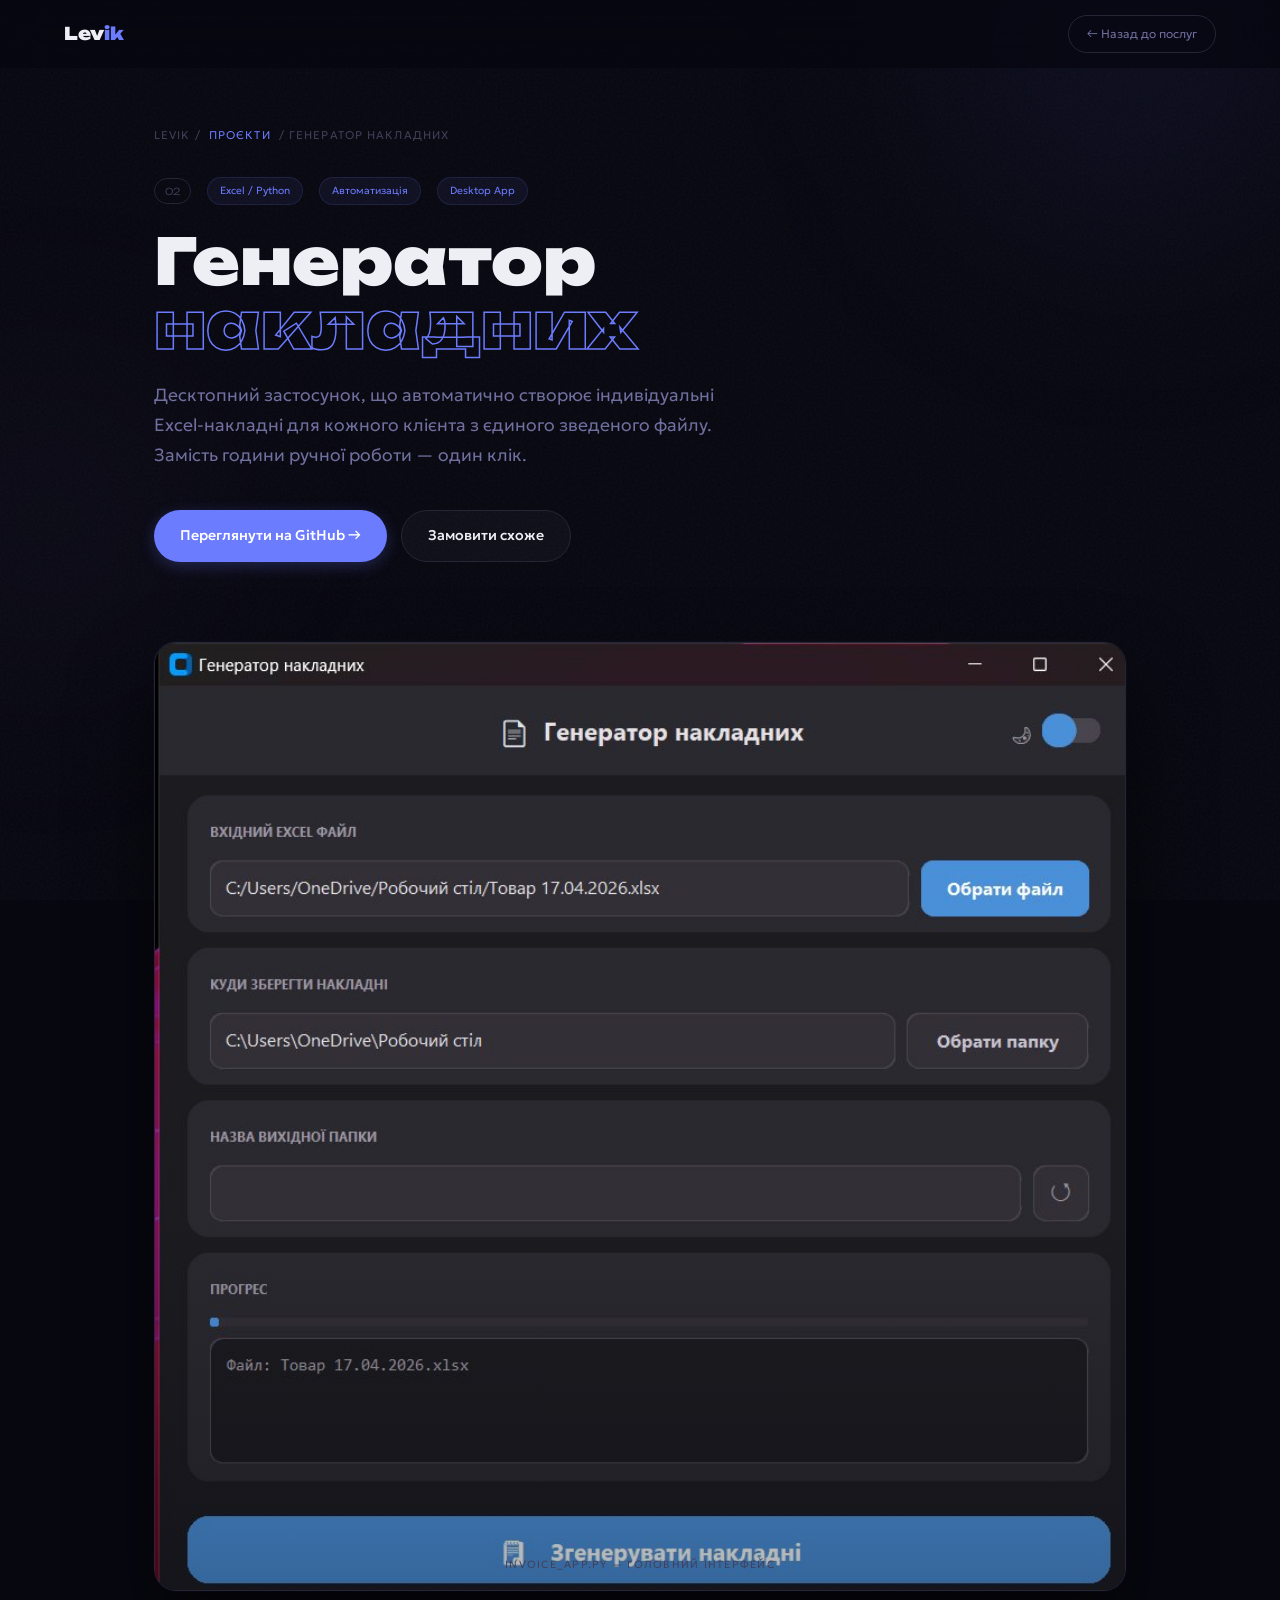
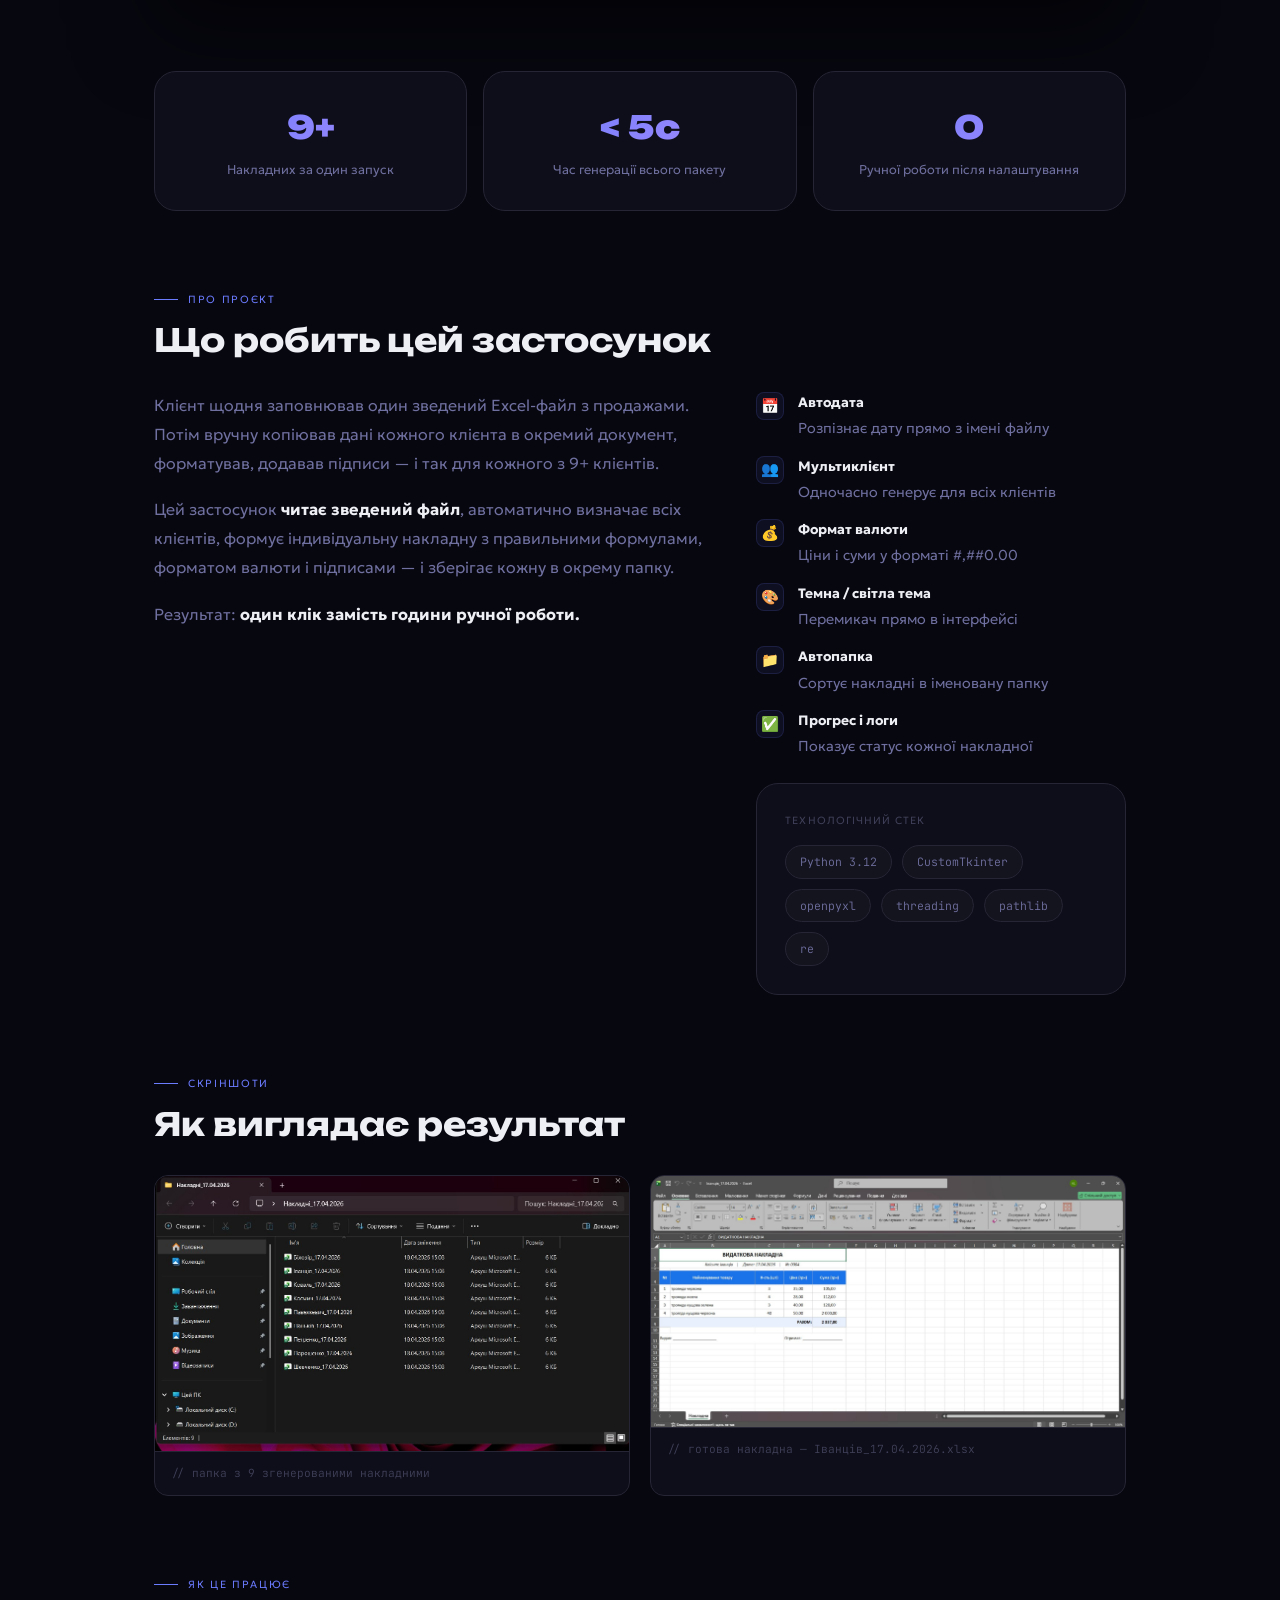
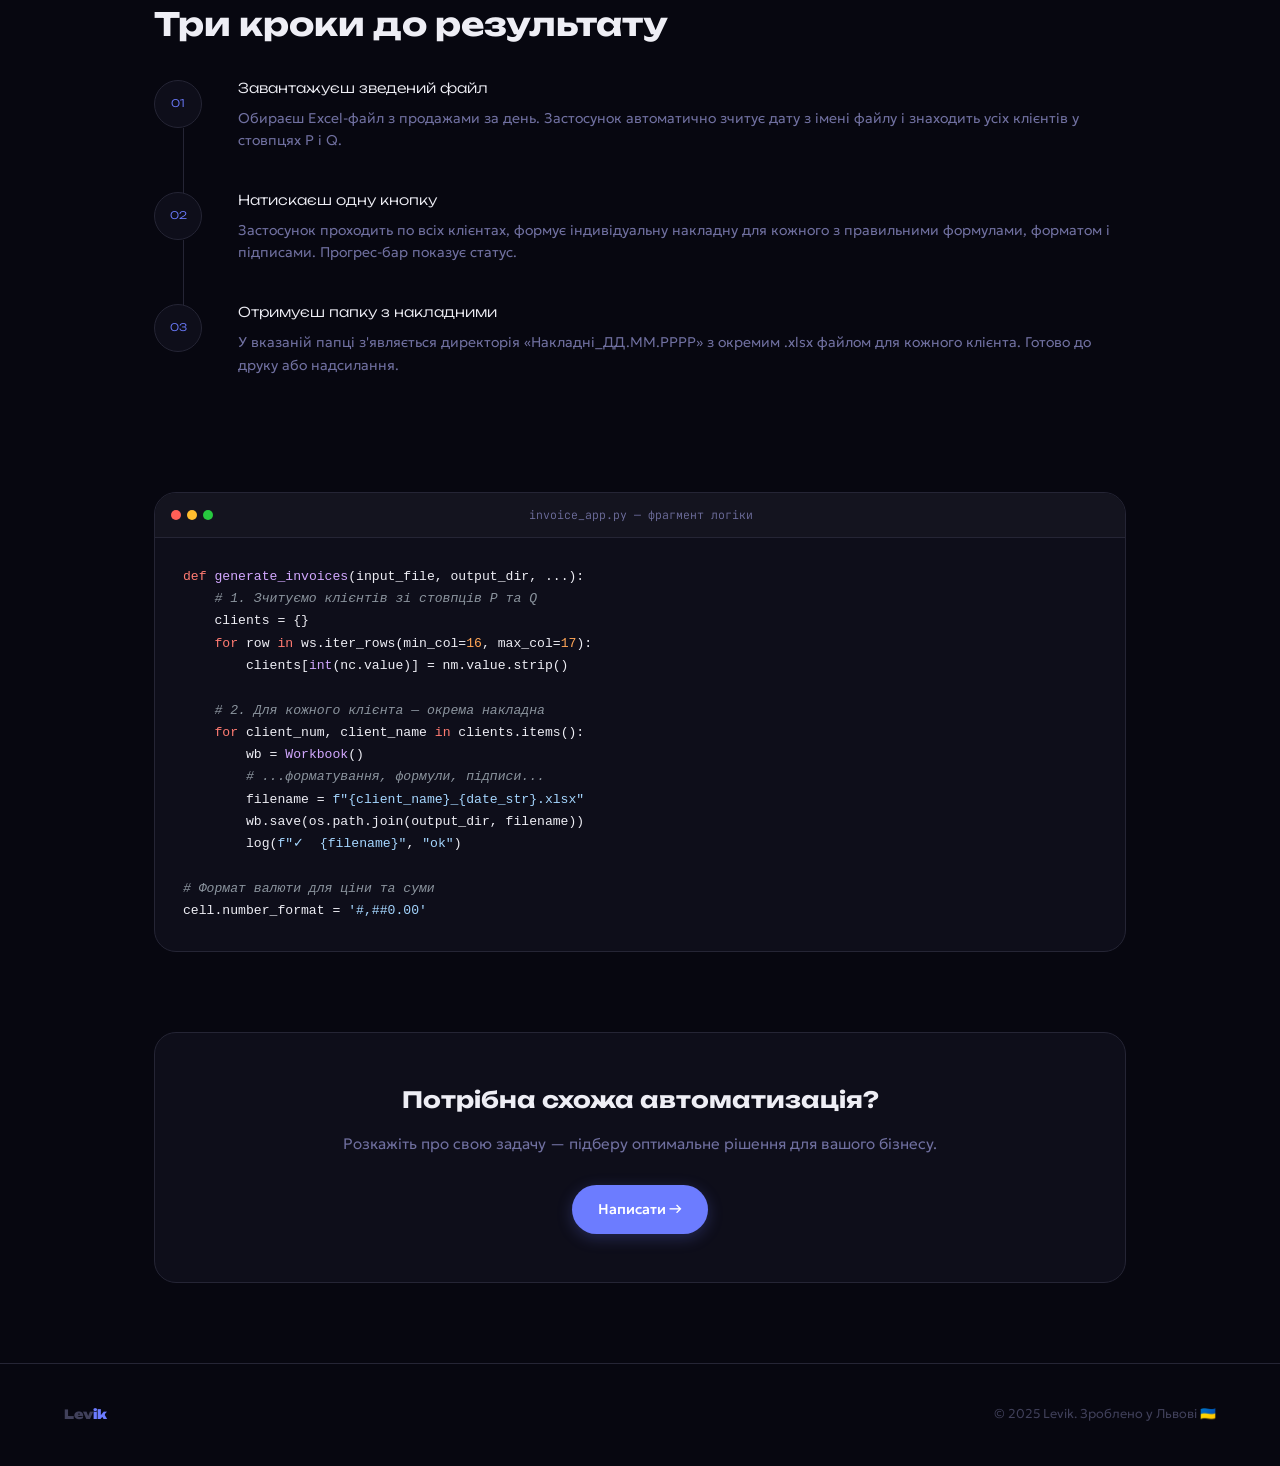
==== project-invoice.html @ 0c81e577 "project-invoice" ====
<!DOCTYPE html>
<html lang="uk">
<head>
  <meta charset="UTF-8" />
  <meta name="viewport" content="width=device-width, initial-scale=1.0" />
  <title>Генератор накладних — Levik</title>
  <link rel="preconnect" href="https://fonts.googleapis.com" />
  <link rel="preconnect" href="https://fonts.gstatic.com" crossorigin />
  <link href="https://fonts.googleapis.com/css2?family=Unbounded:wght@400;700;900&family=Geologica:wght@300;400;500&family=JetBrains+Mono:wght@400;500&display=swap" rel="stylesheet" />
  <style>
    :root {
      --bg:          #070710;
      --surface:     #0e0e1a;
      --surface-2:   #14141f;
      --border:      #252535;
      --accent:      #6c7cff;
      --accent-2:    #a78bfa;
      --text:        #eeeef5;
      --text-muted:  #7070a0;
      --text-dim:    #40405a;
      --green:       #34d399;
      --font-display:'Unbounded', sans-serif;
      --font-body:   'Geologica', sans-serif;
      --font-mono:   'JetBrains Mono', monospace;
      --radius:      14px;
      --radius-lg:   22px;
      --t:           0.3s;
      --ease:        cubic-bezier(0.4, 0, 0.2, 1);
    }

    *, *::before, *::after { box-sizing: border-box; margin: 0; padding: 0; }
    html { scroll-behavior: smooth; }
    body {
      background: var(--bg);
      color: var(--text);
      font-family: var(--font-body);
      font-weight: 300;
      line-height: 1.7;
      overflow-x: hidden;
    }
    a { text-decoration: none !important; color: inherit; }

    body::before {
      content: ''; position: fixed; inset: 0;
      background-image: url("data:image/svg+xml,%3Csvg viewBox='0 0 512 512' xmlns='http://www.w3.org/2000/svg'%3E%3Cfilter id='n'%3E%3CfeTurbulence type='fractalNoise' baseFrequency='0.75' numOctaves='4' stitchTiles='stitch'/%3E%3C/filter%3E%3Crect width='100%25' height='100%25' filter='url(%23n)' opacity='0.04'/%3E%3C/svg%3E");
      pointer-events: none; z-index: 0;
    }
    .blob {
      position: fixed; border-radius: 50%; filter: blur(120px); pointer-events: none; z-index: 0;
      animation: blobFloat 12s ease-in-out infinite;
    }
    .blob-1 { width: 500px; height: 500px; top: -200px; right: -100px; background: radial-gradient(circle, rgba(108,124,255,0.12), transparent 70%); }
    .blob-2 { width: 400px; height: 400px; bottom: 20%; left: -150px; background: radial-gradient(circle, rgba(167,139,250,0.08), transparent 70%); animation-delay: -6s; }
    @keyframes blobFloat {
      0%, 100% { transform: scale(1) translate(0,0); }
      33%       { transform: scale(1.05) translate(20px, -30px); }
      66%       { transform: scale(0.97) translate(-15px, 20px); }
    }

    /* NAV */
    nav {
      position: fixed; top: 0; left: 0; right: 0; z-index: 100;
      padding: 0 5vw; height: 68px; display: flex;
      justify-content: space-between; align-items: center;
      background: rgba(7, 7, 16, 0.7); backdrop-filter: blur(24px);
      transition: all var(--t);
    }
    nav.scrolled { background: rgba(7, 7, 16, 0.9); border-bottom: 1px solid var(--border); }
    .nav-logo { font-family: var(--font-display); font-weight: 900; font-size: 1.1rem; }
    .nav-logo span { color: var(--accent); }
    .nav-back {
      display: inline-flex; align-items: center; gap: 8px;
      font-size: 0.75rem; color: var(--text-muted);
      border: 1px solid var(--border); border-radius: 100px;
      padding: 8px 18px; transition: all var(--t);
    }
    .nav-back:hover { color: var(--text); border-color: var(--text-muted); }

    /* LAYOUT */
    .page-wrapper {
      max-width: 1100px; margin: 0 auto;
      padding: 120px 5vw 80px;
      position: relative; z-index: 1;
    }

    /* HERO BLOCK */
    .project-hero { margin-bottom: 80px; }
    .back-crumb {
      display: inline-flex; align-items: center; gap: 8px;
      font-size: 0.7rem; color: var(--text-dim); text-transform: uppercase;
      letter-spacing: 0.1em; margin-bottom: 32px;
    }
    .back-crumb span { color: var(--accent); }

    .project-meta-top {
      display: flex; align-items: center; gap: 16px; margin-bottom: 24px; flex-wrap: wrap;
    }
    .project-num {
      font-family: var(--font-display); font-size: 0.6rem;
      color: var(--text-dim); border: 1px solid var(--border);
      padding: 4px 10px; border-radius: 100px;
    }
    .project-tag {
      padding: 4px 12px; border-radius: 100px;
      background: rgba(108,124,255,0.07);
      font-size: 0.65rem; color: var(--accent);
      border: 1px solid rgba(108,124,255,0.15);
    }

    .project-title {
      font-family: var(--font-display); font-weight: 900;
      font-size: clamp(2rem, 6vw, 4rem); line-height: 1.0;
      margin-bottom: 24px;
    }
    .project-title .outline {
      color: transparent; -webkit-text-stroke: 1.5px var(--accent);
    }
    .project-subtitle {
      font-size: 1.1rem; color: var(--text-muted);
      max-width: 600px; margin-bottom: 40px; line-height: 1.7;
    }

    .project-actions { display: flex; gap: 14px; flex-wrap: wrap; margin-bottom: 60px; }
    .btn-primary, .btn-ghost {
      display: inline-flex; align-items: center; justify-content: center; gap: 10px;
      padding: 13px 26px; border-radius: 100px; font-size: 0.88rem; font-weight: 500;
      transition: all var(--t) var(--ease); cursor: pointer; border: none; outline: none;
      font-family: inherit;
    }
    .btn-primary {
      background: var(--accent); color: #fff;
      box-shadow: 0 4px 15px rgba(108,124,255,0.25);
    }
    .btn-primary:hover { background: #5a6ae6; transform: translateY(-2px); box-shadow: 0 6px 20px rgba(108,124,255,0.4); }
    .btn-ghost {
      background: rgba(255,255,255,0.03); color: var(--text);
      border: 1px solid var(--border);
    }
    .btn-ghost:hover { background: rgba(255,255,255,0.08); border-color: var(--text-muted); }

    /* MAIN SCREENSHOT */
    .hero-screenshot {
      border-radius: var(--radius-lg);
      border: 1px solid var(--border);
      overflow: hidden;
      box-shadow: 0 40px 80px rgba(0,0,0,0.6), 0 0 0 1px rgba(108,124,255,0.05);
      margin-bottom: 80px;
      position: relative;
    }
    .hero-screenshot::before {
      content: ''; position: absolute; inset: 0;
      background: linear-gradient(to bottom, transparent 60%, rgba(7,7,16,0.3) 100%);
      pointer-events: none; z-index: 1;
    }
    .hero-screenshot img {
      width: 100%; display: block;
    }
    .screenshot-caption {
      position: absolute; bottom: 16px; left: 50%; transform: translateX(-50%);
      font-size: 0.65rem; color: var(--text-dim); text-transform: uppercase;
      letter-spacing: 0.12em; z-index: 2; white-space: nowrap;
    }

    /* STATS ROW */
    .stats-row {
      display: grid; grid-template-columns: repeat(3, 1fr);
      gap: 16px; margin-bottom: 80px;
    }
    .stat-card {
      background: var(--surface); border: 1px solid var(--border);
      border-radius: var(--radius-lg); padding: 28px;
      text-align: center;
    }
    .stat-num {
      font-family: var(--font-display); font-weight: 900; font-size: 2rem;
      background: linear-gradient(135deg, var(--accent), var(--accent-2));
      -webkit-background-clip: text; -webkit-text-fill-color: transparent;
      margin-bottom: 6px;
    }
    .stat-lbl { font-size: 0.8rem; color: var(--text-muted); }

    /* SECTION LABEL */
    .section-label {
      font-size: 0.65rem; text-transform: uppercase; color: var(--accent);
      letter-spacing: 0.16em; display: flex; align-items: center; gap: 10px;
      margin-bottom: 12px;
    }
    .section-label::before { content: ''; width: 24px; height: 1px; background: var(--accent); }
    .section-title {
      font-family: var(--font-display); font-weight: 700;
      font-size: clamp(1.4rem, 3vw, 2rem); line-height: 1.2; margin-bottom: 32px;
    }

    /* DESCRIPTION BLOCK */
    .description-block { margin-bottom: 80px; }
    .description-grid {
      display: grid; grid-template-columns: 1.2fr 0.8fr; gap: 48px; align-items: start;
    }
    .desc-text p {
      font-size: 1rem; color: var(--text-muted); margin-bottom: 18px; line-height: 1.8;
    }
    .desc-text strong { color: var(--text); }

    .features-list { list-style: none; display: flex; flex-direction: column; gap: 14px; }
    .features-list li {
      display: flex; align-items: flex-start; gap: 14px;
      font-size: 0.9rem; color: var(--text-muted);
    }
    .feat-icon {
      width: 28px; height: 28px; border-radius: 8px;
      background: rgba(108,124,255,0.07); border: 1px solid rgba(108,124,255,0.15);
      display: flex; align-items: center; justify-content: center;
      font-size: 0.9rem; flex-shrink: 0; margin-top: 1px;
    }
    .feat-text strong { color: var(--text); display: block; font-size: 0.85rem; margin-bottom: 2px; }

    /* STACK PILLS */
    .stack-block {
      background: var(--surface); border: 1px solid var(--border);
      border-radius: var(--radius-lg); padding: 28px; margin-top: 24px;
    }
    .stack-label { font-size: 0.65rem; color: var(--text-dim); text-transform: uppercase; letter-spacing: 0.1em; margin-bottom: 16px; display: block; }
    .stack-pills { display: flex; flex-wrap: wrap; gap: 10px; }
    .pill {
      padding: 6px 14px; border-radius: 100px;
      border: 1px solid var(--border); background: var(--surface-2);
      font-size: 0.72rem; color: var(--text-muted);
      font-family: var(--font-mono);
    }

    /* SCREENSHOTS GALLERY */
    .gallery-block { margin-bottom: 80px; }
    .gallery-grid {
      display: grid; grid-template-columns: 1fr 1fr; gap: 20px;
    }
    .gallery-item {
      border-radius: var(--radius); border: 1px solid var(--border);
      overflow: hidden; background: var(--surface);
      transition: border-color var(--t), transform var(--t);
      cursor: pointer;
    }
    .gallery-item:hover { border-color: rgba(108,124,255,0.3); transform: translateY(-3px); }
    .gallery-item img { width: 100%; display: block; }
    .gallery-caption {
      padding: 12px 16px;
      font-size: 0.7rem; color: var(--text-dim);
      font-family: var(--font-mono);
      border-top: 1px solid var(--border);
    }

    /* HOW IT WORKS */
    .how-block { margin-bottom: 80px; }
    .steps { display: flex; flex-direction: column; gap: 0; }
    .step {
      display: grid; grid-template-columns: 60px 1fr;
      gap: 24px; align-items: start; position: relative;
    }
    .step:not(:last-child)::after {
      content: ''; position: absolute;
      left: 29px; top: 52px; bottom: -20px;
      width: 1px; background: var(--border);
    }
    .step-num {
      width: 48px; height: 48px; border-radius: 50%;
      background: var(--surface); border: 1px solid var(--border);
      display: flex; align-items: center; justify-content: center;
      font-family: var(--font-display); font-size: 0.65rem; color: var(--accent);
      flex-shrink: 0; margin-top: 4px;
    }
    .step-content { padding-bottom: 36px; }
    .step-title { font-family: var(--font-display); font-size: 0.85rem; margin-bottom: 8px; }
    .step-desc { font-size: 0.88rem; color: var(--text-muted); line-height: 1.6; }

    /* CODE SNIPPET */
    .code-block {
      background: var(--surface); border: 1px solid var(--border);
      border-radius: var(--radius-lg); overflow: hidden; margin-bottom: 80px;
    }
    .code-header {
      background: var(--surface-2); padding: 12px 16px;
      display: flex; align-items: center; border-bottom: 1px solid var(--border);
    }
    .code-dots { display: flex; gap: 6px; }
    .code-dots span { width: 10px; height: 10px; border-radius: 50%; }
    .code-dots span:nth-child(1) { background: #ff5f56; }
    .code-dots span:nth-child(2) { background: #ffbd2e; }
    .code-dots span:nth-child(3) { background: #27c93f; }
    .code-file {
      flex: 1; text-align: center; font-family: var(--font-mono);
      font-size: 0.72rem; color: var(--text-muted); margin-left: -40px;
    }
    .code-body {
      padding: 28px; font-family: var(--font-mono);
      font-size: 0.82rem; line-height: 1.7; overflow-x: auto;
    }
    .code-body pre { margin: 0; }
    .kw { color: #ff7b72; }
    .cl { color: #d2a8ff; }
    .sl { color: #79c0ff; }
    .st { color: #a5d6ff; }
    .cm { color: #8b949e; font-style: italic; }
    .nm { color: #ffa657; }

    /* CTA BOTTOM */
    .cta-block {
      background: var(--surface); border: 1px solid var(--border);
      border-radius: var(--radius-lg); padding: 48px;
      text-align: center;
    }
    .cta-block h3 {
      font-family: var(--font-display); font-size: 1.4rem;
      margin-bottom: 12px;
    }
    .cta-block p { font-size: 0.95rem; color: var(--text-muted); margin-bottom: 28px; }

    /* FOOTER */
    footer {
      padding: 40px 5vw; background: var(--bg);
      border-top: 1px solid var(--border);
      display: flex; justify-content: space-between; align-items: center;
      font-size: 0.8rem; color: var(--text-dim);
      position: relative; z-index: 1;
    }
    .footer-logo { font-family: var(--font-display); font-weight: 900; }
    .footer-logo span { color: var(--accent); }

    /* REVEAL */
    .reveal { opacity: 0; transform: translateY(24px); transition: 0.8s var(--ease); }
    .reveal.visible { opacity: 1; transform: translateY(0); }

    /* LIGHTBOX */
    .lightbox {
      display: none; position: fixed; inset: 0; z-index: 999;
      background: rgba(7,7,16,0.95); align-items: center; justify-content: center;
      padding: 40px;
    }
    .lightbox.active { display: flex; }
    .lightbox img { max-width: 90vw; max-height: 85vh; border-radius: var(--radius); border: 1px solid var(--border); }
    .lightbox-close {
      position: absolute; top: 24px; right: 32px;
      font-size: 2rem; color: var(--text-muted); cursor: pointer;
      line-height: 1; transition: color var(--t);
    }
    .lightbox-close:hover { color: var(--text); }

    @media (max-width: 768px) {
      .description-grid { grid-template-columns: 1fr; gap: 32px; }
      .gallery-grid { grid-template-columns: 1fr; }
      .stats-row { grid-template-columns: 1fr; gap: 12px; }
      .project-title { font-size: 2rem; }
      .cta-block { padding: 28px 20px; }
      .step { grid-template-columns: 48px 1fr; }
    }
  </style>
</head>
<body>

  <div class="blob blob-1"></div>
  <div class="blob blob-2"></div>

  <!-- NAV -->
  <nav id="navbar">
    <a href="index.html" class="nav-logo">Lev<span>ik</span></a>
    <a href="index.html#services" class="nav-back">← Назад до послуг</a>
  </nav>

  <!-- LIGHTBOX -->
  <div class="lightbox" id="lightbox">
    <span class="lightbox-close" id="lb-close">&times;</span>
    <img id="lb-img" src="" alt="" />
  </div>

  <div class="page-wrapper">

    <!-- PROJECT HERO -->
    <div class="project-hero">
      <div class="back-crumb">Levik / <span>Проєкти</span> / Генератор накладних</div>

      <div class="project-meta-top">
        <span class="project-num">02</span>
        <span class="project-tag">Excel / Python</span>
        <span class="project-tag">Автоматизація</span>
        <span class="project-tag">Desktop App</span>
      </div>

      <h1 class="project-title">Генератор<br><span class="outline">накладних</span></h1>
      <p class="project-subtitle">
        Десктопний застосунок, що автоматично створює індивідуальні Excel-накладні для кожного клієнта з єдиного зведеного файлу. Замість години ручної роботи — один клік.
      </p>

      <div class="project-actions">
        <a href="https://github.com/Levyyk/portfolio" target="_blank" class="btn-primary">Переглянути на GitHub →</a>
        <a href="index.html#contact" class="btn-ghost">Замовити схоже</a>
      </div>
    </div>

    <!-- MAIN SCREENSHOT -->
    <div class="hero-screenshot reveal">
      <img src="[data-uri]" alt="Генератор накладних — інтерфейс застосунку" />
      <div class="screenshot-caption">invoice_app.py — головний інтерфейс</div>
    </div>

    <!-- STATS -->
    <div class="stats-row reveal">
      <div class="stat-card">
        <div class="stat-num">9+</div>
        <div class="stat-lbl">Накладних за один запуск</div>
      </div>
      <div class="stat-card">
        <div class="stat-num">&lt; 5с</div>
        <div class="stat-lbl">Час генерації всього пакету</div>
      </div>
      <div class="stat-card">
        <div class="stat-num">0</div>
        <div class="stat-lbl">Ручної роботи після налаштування</div>
      </div>
    </div>

    <!-- DESCRIPTION -->
    <div class="description-block">
      <p class="section-label reveal">Про проєкт</p>
      <h2 class="section-title reveal">Що робить цей застосунок</h2>
      <div class="description-grid">
        <div class="desc-text reveal">
          <p>Клієнт щодня заповнював один зведений Excel-файл з продажами. Потім вручну копіював дані кожного клієнта в окремий документ, форматував, додавав підписи — і так для кожного з 9+ клієнтів.</p>
          <p>Цей застосунок <strong>читає зведений файл</strong>, автоматично визначає всіх клієнтів, формує індивідуальну накладну з правильними формулами, форматом валюти і підписами — і зберігає кожну в окрему папку.</p>
          <p>Результат: <strong>один клік замість години ручної роботи.</strong></p>
        </div>
        <div class="reveal">
          <ul class="features-list">
            <li>
              <span class="feat-icon">📅</span>
              <div class="feat-text"><strong>Автодата</strong>Розпізнає дату прямо з імені файлу</div>
            </li>
            <li>
              <span class="feat-icon">👥</span>
              <div class="feat-text"><strong>Мультиклієнт</strong>Одночасно генерує для всіх клієнтів</div>
            </li>
            <li>
              <span class="feat-icon">💰</span>
              <div class="feat-text"><strong>Формат валюти</strong>Ціни і суми у форматі #,##0.00</div>
            </li>
            <li>
              <span class="feat-icon">🎨</span>
              <div class="feat-text"><strong>Темна / світла тема</strong>Перемикач прямо в інтерфейсі</div>
            </li>
            <li>
              <span class="feat-icon">📁</span>
              <div class="feat-text"><strong>Автопапка</strong>Сортує накладні в іменовану папку</div>
            </li>
            <li>
              <span class="feat-icon">✅</span>
              <div class="feat-text"><strong>Прогрес і логи</strong>Показує статус кожної накладної</div>
            </li>
          </ul>
          <div class="stack-block reveal">
            <span class="stack-label">Технологічний стек</span>
            <div class="stack-pills">
              <span class="pill">Python 3.12</span>
              <span class="pill">CustomTkinter</span>
              <span class="pill">openpyxl</span>
              <span class="pill">threading</span>
              <span class="pill">pathlib</span>
              <span class="pill">re</span>
            </div>
          </div>
        </div>
      </div>
    </div>

    <!-- GALLERY -->
    <div class="gallery-block">
      <p class="section-label reveal">Скріншоти</p>
      <h2 class="section-title reveal">Як виглядає результат</h2>
      <div class="gallery-grid">
        <div class="gallery-item reveal" data-img="[data-uri]">
          <img src="[data-uri]" alt="Папка з накладними" />
          <div class="gallery-caption">// папка з 9 згенерованими накладними</div>
        </div>
        <div class="gallery-item reveal" data-img="[data-uri]">
          <img src="[data-uri]" alt="Готова накладна в Excel" />
          <div class="gallery-caption">// готова накладна — Іванців_17.04.2026.xlsx</div>
        </div>
      </div>
    </div>

    <!-- HOW IT WORKS -->
    <div class="how-block">
      <p class="section-label reveal">Як це працює</p>
      <h2 class="section-title reveal">Три кроки до результату</h2>
      <div class="steps">
        <div class="step reveal">
          <div class="step-num">01</div>
          <div class="step-content">
            <div class="step-title">Завантажуєш зведений файл</div>
            <p class="step-desc">Обираєш Excel-файл з продажами за день. Застосунок автоматично зчитує дату з імені файлу і знаходить усіх клієнтів у стовпцях P і Q.</p>
          </div>
        </div>
        <div class="step reveal">
          <div class="step-num">02</div>
          <div class="step-content">
            <div class="step-title">Натискаєш одну кнопку</div>
            <p class="step-desc">Застосунок проходить по всіх клієнтах, формує індивідуальну накладну для кожного з правильними формулами, форматом і підписами. Прогрес-бар показує статус.</p>
          </div>
        </div>
        <div class="step reveal">
          <div class="step-num">03</div>
          <div class="step-content">
            <div class="step-title">Отримуєш папку з накладними</div>
            <p class="step-desc">У вказаній папці з'являється директорія «Накладні_ДД.ММ.РРРР» з окремим .xlsx файлом для кожного клієнта. Готово до друку або надсилання.</p>
          </div>
        </div>
      </div>
    </div>

    <!-- CODE SNIPPET -->
    <div class="code-block reveal">
      <div class="code-header">
        <div class="code-dots"><span></span><span></span><span></span></div>
        <div class="code-file">invoice_app.py — фрагмент логіки</div>
      </div>
      <div class="code-body">
<pre><code><span class="kw">def</span> <span class="cl">generate_invoices</span>(input_file, output_dir, ...):
    <span class="cm"># 1. Зчитуємо клієнтів зі стовпців P та Q</span>
    clients = {}
    <span class="kw">for</span> row <span class="kw">in</span> ws.iter_rows(min_col=<span class="nm">16</span>, max_col=<span class="nm">17</span>):
        clients[<span class="cl">int</span>(nc.value)] = nm.value.strip()

    <span class="cm"># 2. Для кожного клієнта — окрема накладна</span>
    <span class="kw">for</span> client_num, client_name <span class="kw">in</span> clients.items():
        wb = <span class="cl">Workbook</span>()
        <span class="cm"># ...форматування, формули, підписи...</span>
        filename = <span class="st">f"{client_name}_{date_str}.xlsx"</span>
        wb.save(os.path.join(output_dir, filename))
        log(<span class="st">f"✓  {filename}"</span>, <span class="st">"ok"</span>)

<span class="cm"># Формат валюти для ціни та суми</span>
cell.number_format = <span class="st">'#,##0.00'</span></code></pre>
      </div>
    </div>

    <!-- CTA -->
    <div class="cta-block reveal">
      <h3>Потрібна схожа автоматизація?</h3>
      <p>Розкажіть про свою задачу — підберу оптимальне рішення для вашого бізнесу.</p>
      <a href="index.html#contact" class="btn-primary">Написати →</a>
    </div>

  </div>

  <footer>
    <div class="footer-logo">Lev<span>ik</span></div>
    <p>© 2025 Levik. Зроблено у Львові 🇺🇦</p>
  </footer>

  <script>
    document.addEventListener('DOMContentLoaded', () => {
      // Reveal on scroll
      const revealEls = document.querySelectorAll('.reveal');
      const observer = new IntersectionObserver((entries) => {
        entries.forEach(entry => {
          if (entry.isIntersecting) {
            setTimeout(() => entry.target.classList.add('visible'), 60);
            observer.unobserve(entry.target);
          }
        });
      }, { threshold: 0.08 });
      revealEls.forEach(el => observer.observe(el));

      // Navbar scroll
      const navbar = document.getElementById('navbar');
      window.addEventListener('scroll', () => navbar.classList.toggle('scrolled', window.scrollY > 20));

      // Lightbox
      const lightbox = document.getElementById('lightbox');
      const lbImg = document.getElementById('lb-img');
      const lbClose = document.getElementById('lb-close');

      document.querySelectorAll('.gallery-item').forEach(item => {
        item.addEventListener('click', () => {
          lbImg.src = item.dataset.img;
          lightbox.classList.add('active');
        });
      });
      lbClose.addEventListener('click', () => lightbox.classList.remove('active'));
      lightbox.addEventListener('click', (e) => { if (e.target === lightbox) lightbox.classList.remove('active'); });
      document.addEventListener('keydown', (e) => { if (e.key === 'Escape') lightbox.classList.remove('active'); });
    });
  </script>
</body>
</html>
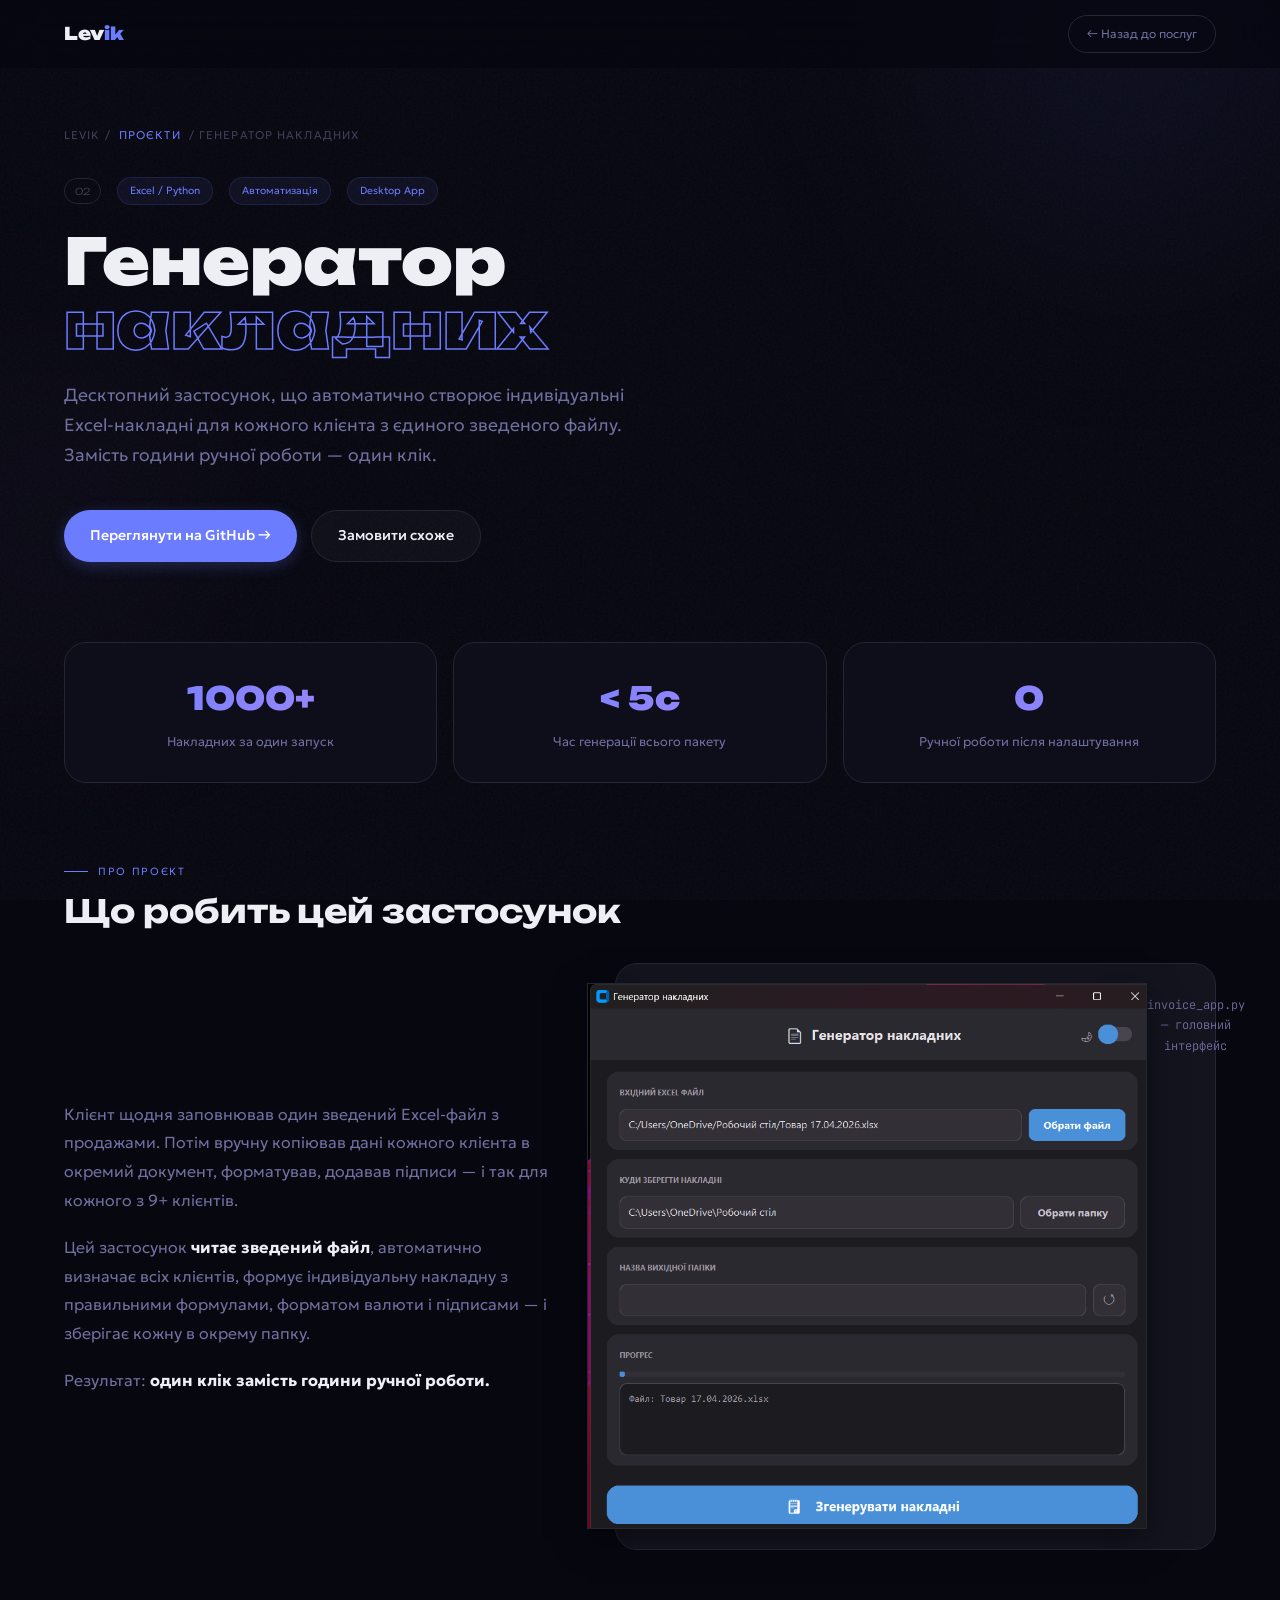
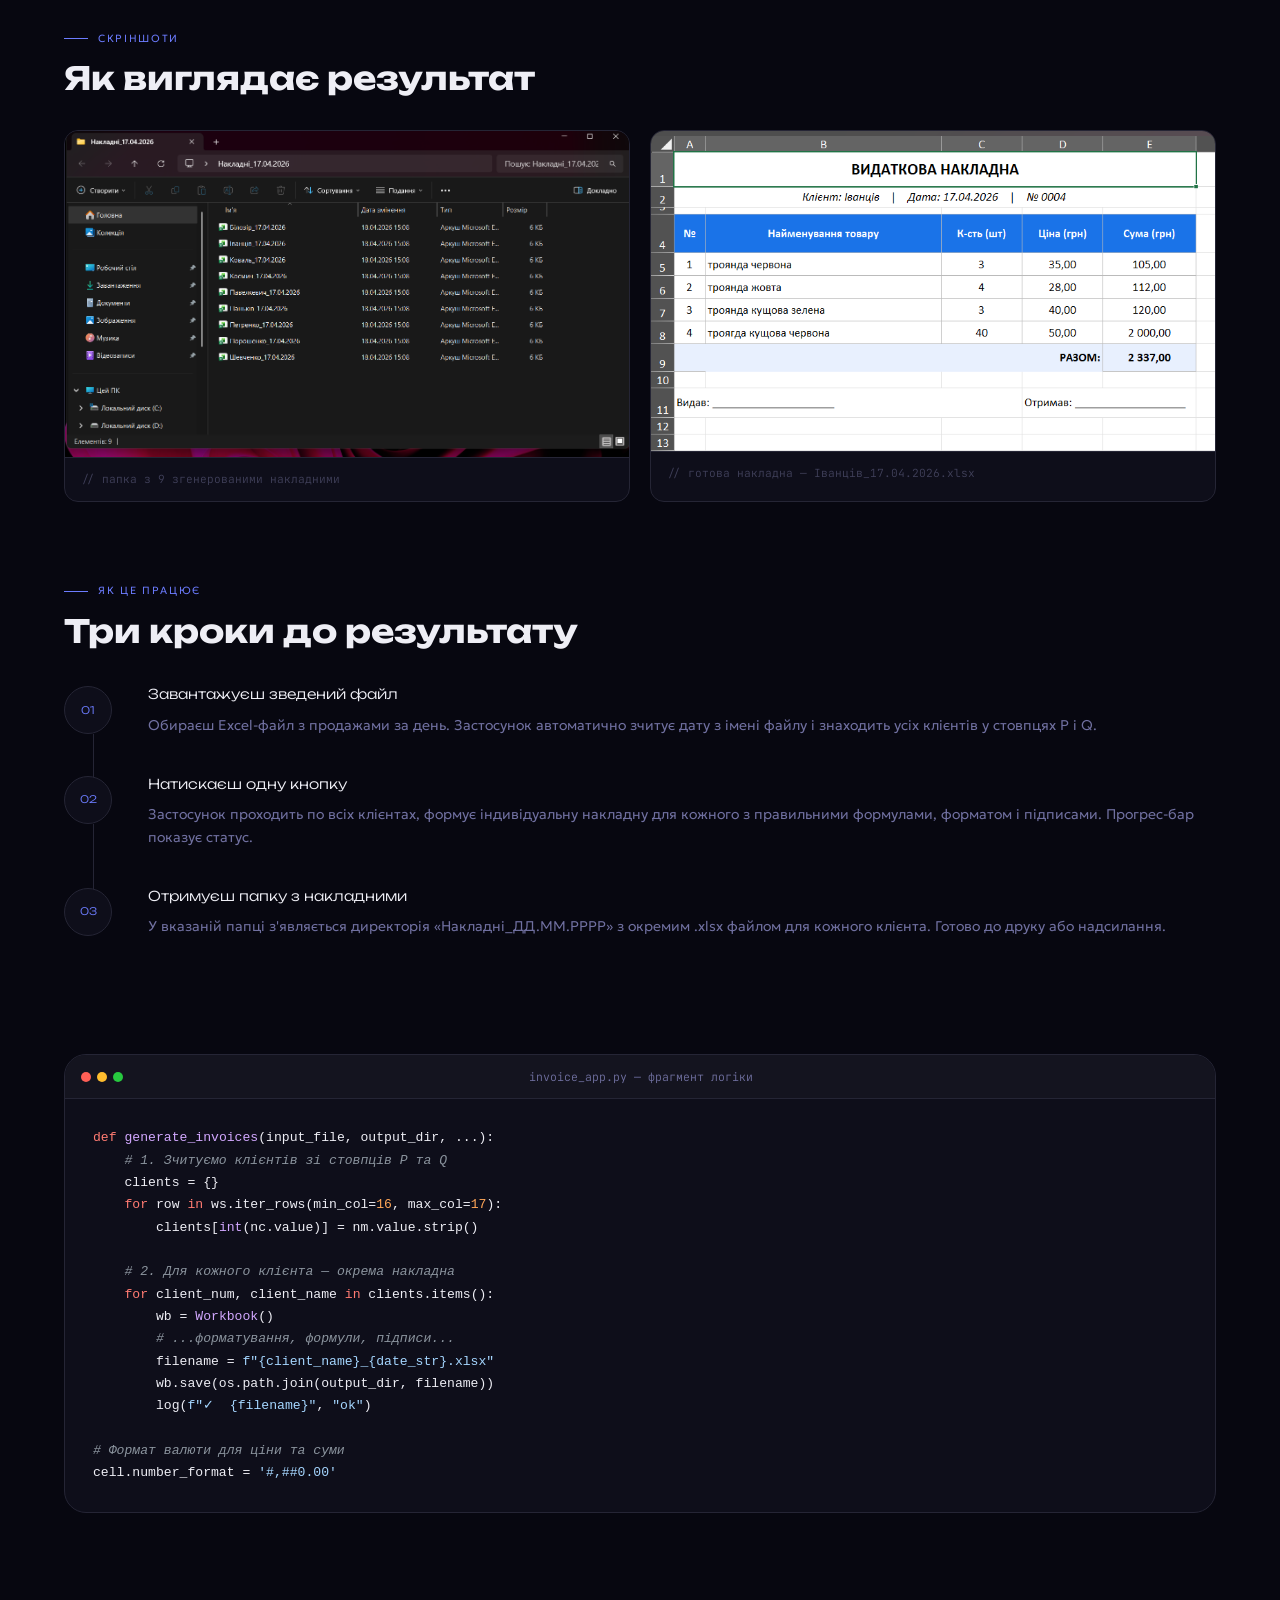
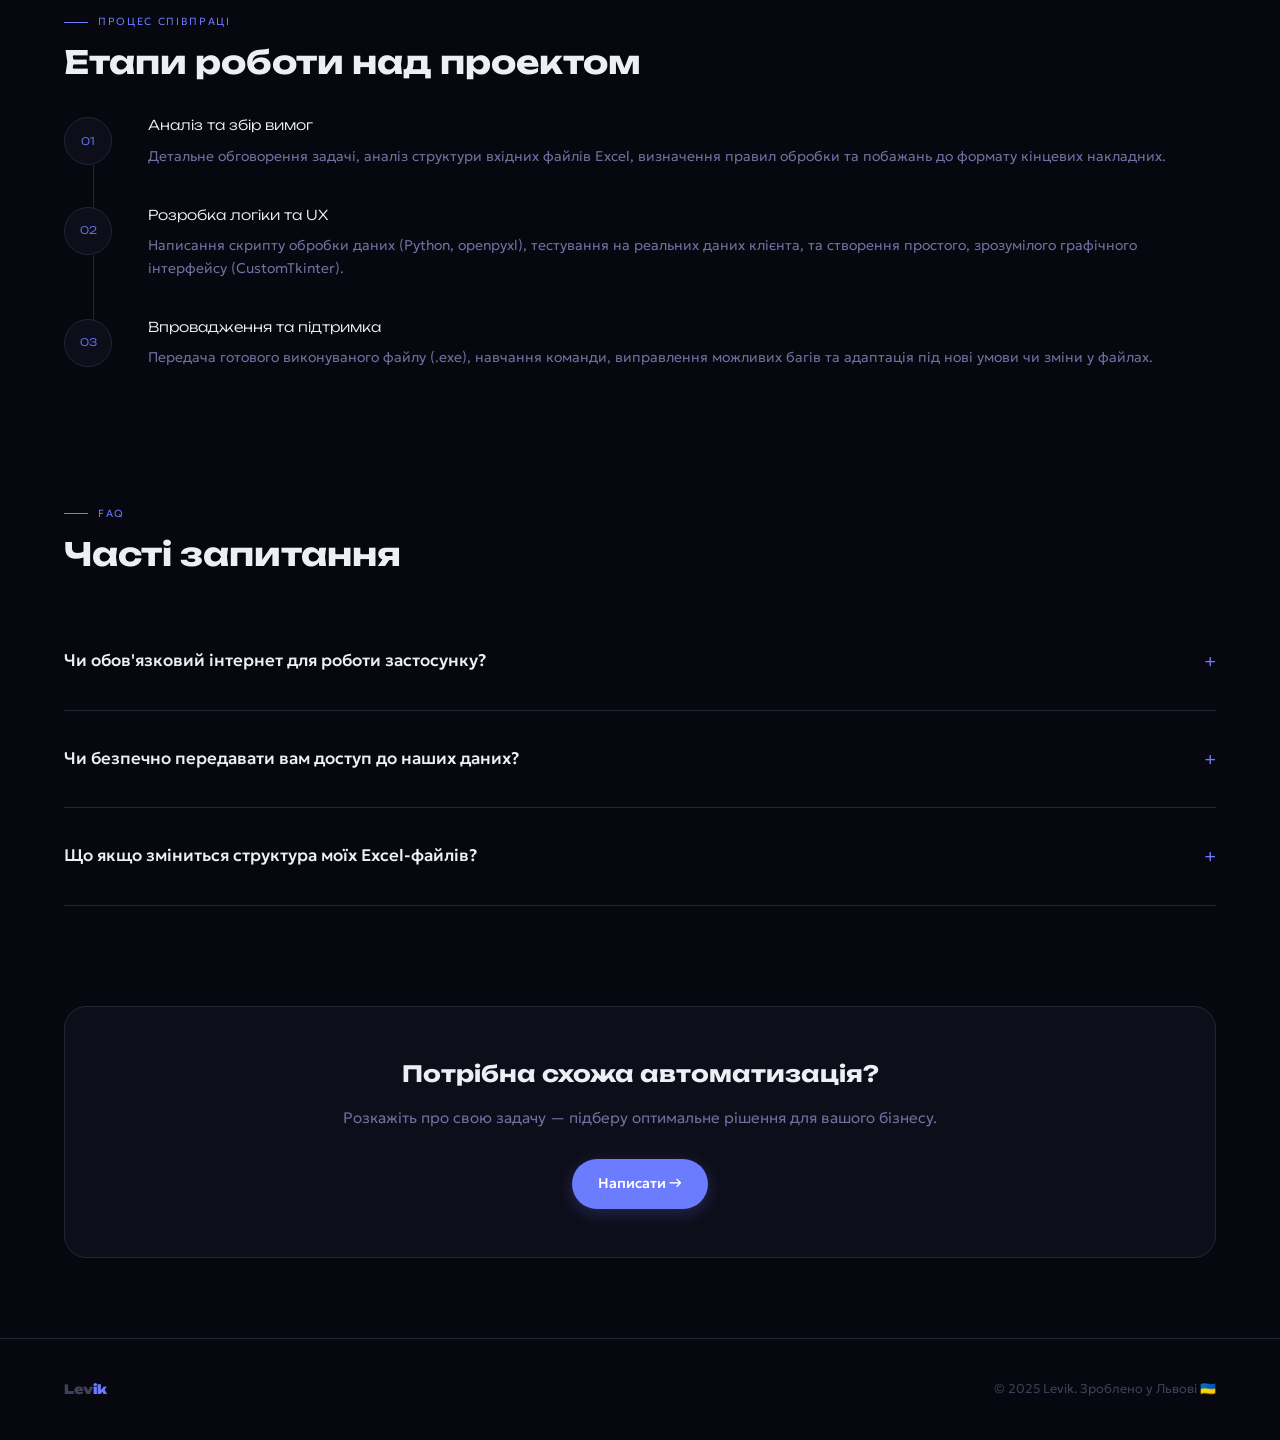
==== commit 28318542: "Create project-invoice.html" ====
--- a/project-invoice.html
+++ b/project-invoice.html
@@ -1,526 +1,962 @@
-<!DOCTYPE html>
+<!doctype html>
 <html lang="uk">
-<head>
-  <meta charset="UTF-8" />
-  <meta name="viewport" content="width=device-width, initial-scale=1.0" />
-  <title>Генератор накладних — Levik</title>
-  <link rel="preconnect" href="https://fonts.googleapis.com" />
-  <link rel="preconnect" href="https://fonts.gstatic.com" crossorigin />
-  <link href="https://fonts.googleapis.com/css2?family=Unbounded:wght@400;700;900&family=Geologica:wght@300;400;500&family=JetBrains+Mono:wght@400;500&display=swap" rel="stylesheet" />
-  <style>
-    :root {
-      --bg:          #070710;
-      --surface:     #0e0e1a;
-      --surface-2:   #14141f;
-      --border:      #252535;
-      --accent:      #6c7cff;
-      --accent-2:    #a78bfa;
-      --text:        #eeeef5;
-      --text-muted:  #7070a0;
-      --text-dim:    #40405a;
-      --green:       #34d399;
-      --font-display:'Unbounded', sans-serif;
-      --font-body:   'Geologica', sans-serif;
-      --font-mono:   'JetBrains Mono', monospace;
-      --radius:      14px;
-      --radius-lg:   22px;
-      --t:           0.3s;
-      --ease:        cubic-bezier(0.4, 0, 0.2, 1);
-    }
-
-    *, *::before, *::after { box-sizing: border-box; margin: 0; padding: 0; }
-    html { scroll-behavior: smooth; }
-    body {
-      background: var(--bg);
-      color: var(--text);
-      font-family: var(--font-body);
-      font-weight: 300;
-      line-height: 1.7;
-      overflow-x: hidden;
-    }
-    a { text-decoration: none !important; color: inherit; }
-
-    body::before {
-      content: ''; position: fixed; inset: 0;
-      background-image: url("data:image/svg+xml,%3Csvg viewBox='0 0 512 512' xmlns='http://www.w3.org/2000/svg'%3E%3Cfilter id='n'%3E%3CfeTurbulence type='fractalNoise' baseFrequency='0.75' numOctaves='4' stitchTiles='stitch'/%3E%3C/filter%3E%3Crect width='100%25' height='100%25' filter='url(%23n)' opacity='0.04'/%3E%3C/svg%3E");
-      pointer-events: none; z-index: 0;
-    }
-    .blob {
-      position: fixed; border-radius: 50%; filter: blur(120px); pointer-events: none; z-index: 0;
-      animation: blobFloat 12s ease-in-out infinite;
-    }
-    .blob-1 { width: 500px; height: 500px; top: -200px; right: -100px; background: radial-gradient(circle, rgba(108,124,255,0.12), transparent 70%); }
-    .blob-2 { width: 400px; height: 400px; bottom: 20%; left: -150px; background: radial-gradient(circle, rgba(167,139,250,0.08), transparent 70%); animation-delay: -6s; }
-    @keyframes blobFloat {
-      0%, 100% { transform: scale(1) translate(0,0); }
-      33%       { transform: scale(1.05) translate(20px, -30px); }
-      66%       { transform: scale(0.97) translate(-15px, 20px); }
-    }
-
-    /* NAV */
-    nav {
-      position: fixed; top: 0; left: 0; right: 0; z-index: 100;
-      padding: 0 5vw; height: 68px; display: flex;
-      justify-content: space-between; align-items: center;
-      background: rgba(7, 7, 16, 0.7); backdrop-filter: blur(24px);
-      transition: all var(--t);
-    }
-    nav.scrolled { background: rgba(7, 7, 16, 0.9); border-bottom: 1px solid var(--border); }
-    .nav-logo { font-family: var(--font-display); font-weight: 900; font-size: 1.1rem; }
-    .nav-logo span { color: var(--accent); }
-    .nav-back {
-      display: inline-flex; align-items: center; gap: 8px;
-      font-size: 0.75rem; color: var(--text-muted);
-      border: 1px solid var(--border); border-radius: 100px;
-      padding: 8px 18px; transition: all var(--t);
-    }
-    .nav-back:hover { color: var(--text); border-color: var(--text-muted); }
-
-    /* LAYOUT */
-    .page-wrapper {
-      max-width: 1100px; margin: 0 auto;
-      padding: 120px 5vw 80px;
-      position: relative; z-index: 1;
-    }
-
-    /* HERO BLOCK */
-    .project-hero { margin-bottom: 80px; }
-    .back-crumb {
-      display: inline-flex; align-items: center; gap: 8px;
-      font-size: 0.7rem; color: var(--text-dim); text-transform: uppercase;
-      letter-spacing: 0.1em; margin-bottom: 32px;
-    }
-    .back-crumb span { color: var(--accent); }
-
-    .project-meta-top {
-      display: flex; align-items: center; gap: 16px; margin-bottom: 24px; flex-wrap: wrap;
-    }
-    .project-num {
-      font-family: var(--font-display); font-size: 0.6rem;
-      color: var(--text-dim); border: 1px solid var(--border);
-      padding: 4px 10px; border-radius: 100px;
-    }
-    .project-tag {
-      padding: 4px 12px; border-radius: 100px;
-      background: rgba(108,124,255,0.07);
-      font-size: 0.65rem; color: var(--accent);
-      border: 1px solid rgba(108,124,255,0.15);
-    }
-
-    .project-title {
-      font-family: var(--font-display); font-weight: 900;
-      font-size: clamp(2rem, 6vw, 4rem); line-height: 1.0;
-      margin-bottom: 24px;
-    }
-    .project-title .outline {
-      color: transparent; -webkit-text-stroke: 1.5px var(--accent);
-    }
-    .project-subtitle {
-      font-size: 1.1rem; color: var(--text-muted);
-      max-width: 600px; margin-bottom: 40px; line-height: 1.7;
-    }
-
-    .project-actions { display: flex; gap: 14px; flex-wrap: wrap; margin-bottom: 60px; }
-    .btn-primary, .btn-ghost {
-      display: inline-flex; align-items: center; justify-content: center; gap: 10px;
-      padding: 13px 26px; border-radius: 100px; font-size: 0.88rem; font-weight: 500;
-      transition: all var(--t) var(--ease); cursor: pointer; border: none; outline: none;
-      font-family: inherit;
-    }
-    .btn-primary {
-      background: var(--accent); color: #fff;
-      box-shadow: 0 4px 15px rgba(108,124,255,0.25);
-    }
-    .btn-primary:hover { background: #5a6ae6; transform: translateY(-2px); box-shadow: 0 6px 20px rgba(108,124,255,0.4); }
-    .btn-ghost {
-      background: rgba(255,255,255,0.03); color: var(--text);
-      border: 1px solid var(--border);
-    }
-    .btn-ghost:hover { background: rgba(255,255,255,0.08); border-color: var(--text-muted); }
-
-    /* MAIN SCREENSHOT */
-    .hero-screenshot {
-      border-radius: var(--radius-lg);
-      border: 1px solid var(--border);
-      overflow: hidden;
-      box-shadow: 0 40px 80px rgba(0,0,0,0.6), 0 0 0 1px rgba(108,124,255,0.05);
-      margin-bottom: 80px;
-      position: relative;
-    }
-    .hero-screenshot::before {
-      content: ''; position: absolute; inset: 0;
-      background: linear-gradient(to bottom, transparent 60%, rgba(7,7,16,0.3) 100%);
-      pointer-events: none; z-index: 1;
-    }
-    .hero-screenshot img {
-      width: 100%; display: block;
-    }
-    .screenshot-caption {
-      position: absolute; bottom: 16px; left: 50%; transform: translateX(-50%);
-      font-size: 0.65rem; color: var(--text-dim); text-transform: uppercase;
-      letter-spacing: 0.12em; z-index: 2; white-space: nowrap;
-    }
-
-    /* STATS ROW */
-    .stats-row {
-      display: grid; grid-template-columns: repeat(3, 1fr);
-      gap: 16px; margin-bottom: 80px;
-    }
-    .stat-card {
-      background: var(--surface); border: 1px solid var(--border);
-      border-radius: var(--radius-lg); padding: 28px;
-      text-align: center;
-    }
-    .stat-num {
-      font-family: var(--font-display); font-weight: 900; font-size: 2rem;
-      background: linear-gradient(135deg, var(--accent), var(--accent-2));
-      -webkit-background-clip: text; -webkit-text-fill-color: transparent;
-      margin-bottom: 6px;
-    }
-    .stat-lbl { font-size: 0.8rem; color: var(--text-muted); }
-
-    /* SECTION LABEL */
-    .section-label {
-      font-size: 0.65rem; text-transform: uppercase; color: var(--accent);
-      letter-spacing: 0.16em; display: flex; align-items: center; gap: 10px;
-      margin-bottom: 12px;
-    }
-    .section-label::before { content: ''; width: 24px; height: 1px; background: var(--accent); }
-    .section-title {
-      font-family: var(--font-display); font-weight: 700;
-      font-size: clamp(1.4rem, 3vw, 2rem); line-height: 1.2; margin-bottom: 32px;
-    }
-
-    /* DESCRIPTION BLOCK */
-    .description-block { margin-bottom: 80px; }
-    .description-grid {
-      display: grid; grid-template-columns: 1.2fr 0.8fr; gap: 48px; align-items: start;
-    }
-    .desc-text p {
-      font-size: 1rem; color: var(--text-muted); margin-bottom: 18px; line-height: 1.8;
-    }
-    .desc-text strong { color: var(--text); }
-
-    .features-list { list-style: none; display: flex; flex-direction: column; gap: 14px; }
-    .features-list li {
-      display: flex; align-items: flex-start; gap: 14px;
-      font-size: 0.9rem; color: var(--text-muted);
-    }
-    .feat-icon {
-      width: 28px; height: 28px; border-radius: 8px;
-      background: rgba(108,124,255,0.07); border: 1px solid rgba(108,124,255,0.15);
-      display: flex; align-items: center; justify-content: center;
-      font-size: 0.9rem; flex-shrink: 0; margin-top: 1px;
-    }
-    .feat-text strong { color: var(--text); display: block; font-size: 0.85rem; margin-bottom: 2px; }
-
-    /* STACK PILLS */
-    .stack-block {
-      background: var(--surface); border: 1px solid var(--border);
-      border-radius: var(--radius-lg); padding: 28px; margin-top: 24px;
-    }
-    .stack-label { font-size: 0.65rem; color: var(--text-dim); text-transform: uppercase; letter-spacing: 0.1em; margin-bottom: 16px; display: block; }
-    .stack-pills { display: flex; flex-wrap: wrap; gap: 10px; }
-    .pill {
-      padding: 6px 14px; border-radius: 100px;
-      border: 1px solid var(--border); background: var(--surface-2);
-      font-size: 0.72rem; color: var(--text-muted);
-      font-family: var(--font-mono);
-    }
-
-    /* SCREENSHOTS GALLERY */
-    .gallery-block { margin-bottom: 80px; }
-    .gallery-grid {
-      display: grid; grid-template-columns: 1fr 1fr; gap: 20px;
-    }
-    .gallery-item {
-      border-radius: var(--radius); border: 1px solid var(--border);
-      overflow: hidden; background: var(--surface);
-      transition: border-color var(--t), transform var(--t);
-      cursor: pointer;
-    }
-    .gallery-item:hover { border-color: rgba(108,124,255,0.3); transform: translateY(-3px); }
-    .gallery-item img { width: 100%; display: block; }
-    .gallery-caption {
-      padding: 12px 16px;
-      font-size: 0.7rem; color: var(--text-dim);
-      font-family: var(--font-mono);
-      border-top: 1px solid var(--border);
-    }
-
-    /* HOW IT WORKS */
-    .how-block { margin-bottom: 80px; }
-    .steps { display: flex; flex-direction: column; gap: 0; }
-    .step {
-      display: grid; grid-template-columns: 60px 1fr;
-      gap: 24px; align-items: start; position: relative;
-    }
-    .step:not(:last-child)::after {
-      content: ''; position: absolute;
-      left: 29px; top: 52px; bottom: -20px;
-      width: 1px; background: var(--border);
-    }
-    .step-num {
-      width: 48px; height: 48px; border-radius: 50%;
-      background: var(--surface); border: 1px solid var(--border);
-      display: flex; align-items: center; justify-content: center;
-      font-family: var(--font-display); font-size: 0.65rem; color: var(--accent);
-      flex-shrink: 0; margin-top: 4px;
-    }
-    .step-content { padding-bottom: 36px; }
-    .step-title { font-family: var(--font-display); font-size: 0.85rem; margin-bottom: 8px; }
-    .step-desc { font-size: 0.88rem; color: var(--text-muted); line-height: 1.6; }
-
-    /* CODE SNIPPET */
-    .code-block {
-      background: var(--surface); border: 1px solid var(--border);
-      border-radius: var(--radius-lg); overflow: hidden; margin-bottom: 80px;
-    }
-    .code-header {
-      background: var(--surface-2); padding: 12px 16px;
-      display: flex; align-items: center; border-bottom: 1px solid var(--border);
-    }
-    .code-dots { display: flex; gap: 6px; }
-    .code-dots span { width: 10px; height: 10px; border-radius: 50%; }
-    .code-dots span:nth-child(1) { background: #ff5f56; }
-    .code-dots span:nth-child(2) { background: #ffbd2e; }
-    .code-dots span:nth-child(3) { background: #27c93f; }
-    .code-file {
-      flex: 1; text-align: center; font-family: var(--font-mono);
-      font-size: 0.72rem; color: var(--text-muted); margin-left: -40px;
-    }
-    .code-body {
-      padding: 28px; font-family: var(--font-mono);
-      font-size: 0.82rem; line-height: 1.7; overflow-x: auto;
-    }
-    .code-body pre { margin: 0; }
-    .kw { color: #ff7b72; }
-    .cl { color: #d2a8ff; }
-    .sl { color: #79c0ff; }
-    .st { color: #a5d6ff; }
-    .cm { color: #8b949e; font-style: italic; }
-    .nm { color: #ffa657; }
-
-    /* CTA BOTTOM */
-    .cta-block {
-      background: var(--surface); border: 1px solid var(--border);
-      border-radius: var(--radius-lg); padding: 48px;
-      text-align: center;
-    }
-    .cta-block h3 {
-      font-family: var(--font-display); font-size: 1.4rem;
-      margin-bottom: 12px;
-    }
-    .cta-block p { font-size: 0.95rem; color: var(--text-muted); margin-bottom: 28px; }
-
-    /* FOOTER */
-    footer {
-      padding: 40px 5vw; background: var(--bg);
-      border-top: 1px solid var(--border);
-      display: flex; justify-content: space-between; align-items: center;
-      font-size: 0.8rem; color: var(--text-dim);
-      position: relative; z-index: 1;
-    }
-    .footer-logo { font-family: var(--font-display); font-weight: 900; }
-    .footer-logo span { color: var(--accent); }
-
-    /* REVEAL */
-    .reveal { opacity: 0; transform: translateY(24px); transition: 0.8s var(--ease); }
-    .reveal.visible { opacity: 1; transform: translateY(0); }
-
-    /* LIGHTBOX */
-    .lightbox {
-      display: none; position: fixed; inset: 0; z-index: 999;
-      background: rgba(7,7,16,0.95); align-items: center; justify-content: center;
-      padding: 40px;
-    }
-    .lightbox.active { display: flex; }
-    .lightbox img { max-width: 90vw; max-height: 85vh; border-radius: var(--radius); border: 1px solid var(--border); }
-    .lightbox-close {
-      position: absolute; top: 24px; right: 32px;
-      font-size: 2rem; color: var(--text-muted); cursor: pointer;
-      line-height: 1; transition: color var(--t);
-    }
-    .lightbox-close:hover { color: var(--text); }
-
-    @media (max-width: 768px) {
-      .description-grid { grid-template-columns: 1fr; gap: 32px; }
-      .gallery-grid { grid-template-columns: 1fr; }
-      .stats-row { grid-template-columns: 1fr; gap: 12px; }
-      .project-title { font-size: 2rem; }
-      .cta-block { padding: 28px 20px; }
-      .step { grid-template-columns: 48px 1fr; }
-    }
-  </style>
-</head>
-<body>
-
-  <div class="blob blob-1"></div>
-  <div class="blob blob-2"></div>
-
-  <!-- NAV -->
-  <nav id="navbar">
-    <a href="index.html" class="nav-logo">Lev<span>ik</span></a>
-    <a href="index.html#services" class="nav-back">← Назад до послуг</a>
-  </nav>
-
-  <!-- LIGHTBOX -->
-  <div class="lightbox" id="lightbox">
-    <span class="lightbox-close" id="lb-close">&times;</span>
-    <img id="lb-img" src="" alt="" />
-  </div>
-
-  <div class="page-wrapper">
-
-    <!-- PROJECT HERO -->
-    <div class="project-hero">
-      <div class="back-crumb">Levik / <span>Проєкти</span> / Генератор накладних</div>
-
-      <div class="project-meta-top">
-        <span class="project-num">02</span>
-        <span class="project-tag">Excel / Python</span>
-        <span class="project-tag">Автоматизація</span>
-        <span class="project-tag">Desktop App</span>
+  <head>
+    <meta charset="UTF-8" />
+    <meta name="viewport" content="width=device-width, initial-scale=1.0" />
+    <title>Генератор накладних — Levik</title>
+    <link rel="preconnect" href="https://fonts.googleapis.com" />
+    <link rel="preconnect" href="https://fonts.gstatic.com" crossorigin />
+    <link
+      href="https://fonts.googleapis.com/css2?family=Unbounded:wght@400;700;900&family=Geologica:wght@300;400;500&family=JetBrains+Mono:wght@400;500&display=swap"
+      rel="stylesheet"
+    />
+    <style>
+      :root {
+        --bg: #070710;
+        --surface: #0e0e1a;
+        --surface-2: #14141f;
+        --border: #252535;
+        --accent: #6c7cff;
+        --accent-2: #a78bfa;
+        --text: #eeeef5;
+        --text-muted: #7070a0;
+        --text-dim: #40405a;
+        --green: #34d399;
+        --font-display: "Unbounded", sans-serif;
+        --font-body: "Geologica", sans-serif;
+        --font-mono: "JetBrains Mono", monospace;
+        --radius: 14px;
+        --radius-lg: 22px;
+        --t: 0.3s;
+        --ease: cubic-bezier(0.4, 0, 0.2, 1);
+      }
+
+      *,
+      *::before,
+      *::after {
+        box-sizing: border-box;
+        margin: 0;
+        padding: 0;
+      }
+      html {
+        scroll-behavior: smooth;
+      }
+      body {
+        background: var(--bg);
+        color: var(--text);
+        font-family: var(--font-body);
+        font-weight: 300;
+        line-height: 1.7;
+        overflow-x: hidden;
+      }
+      a {
+        text-decoration: none !important;
+        color: inherit;
+      }
+
+      body::before {
+        content: "";
+        position: fixed;
+        inset: 0;
+        background-image: url("data:image/svg+xml,%3Csvg viewBox='0 0 512 512' xmlns='http://www.w3.org/2000/svg'%3E%3Cfilter id='n'%3E%3CfeTurbulence type='fractalNoise' baseFrequency='0.75' numOctaves='4' stitchTiles='stitch'/%3E%3C/filter%3E%3Crect width='100%25' height='100%25' filter='url(%23n)' opacity='0.04'/%3E%3C/svg%3E");
+        pointer-events: none;
+        z-index: 0;
+      }
+      .blob {
+        position: fixed;
+        border-radius: 50%;
+        filter: blur(120px);
+        pointer-events: none;
+        z-index: 0;
+        animation: blobFloat 12s ease-in-out infinite;
+      }
+      .blob-1 {
+        width: 500px;
+        height: 500px;
+        top: -200px;
+        right: -100px;
+        background: radial-gradient(
+          circle,
+          rgba(108, 124, 255, 0.12),
+          transparent 70%
+        );
+      }
+      .blob-2 {
+        width: 400px;
+        height: 400px;
+        bottom: 20%;
+        left: -150px;
+        background: radial-gradient(
+          circle,
+          rgba(167, 139, 250, 0.08),
+          transparent 70%
+        );
+        animation-delay: -6s;
+      }
+      @keyframes blobFloat {
+        0%,
+        100% {
+          transform: scale(1) translate(0, 0);
+        }
+        33% {
+          transform: scale(1.05) translate(20px, -30px);
+        }
+        66% {
+          transform: scale(0.97) translate(-15px, 20px);
+        }
+      }
+
+      /* NAV */
+      nav {
+        position: fixed;
+        top: 0;
+        left: 0;
+        right: 0;
+        z-index: 100;
+        padding: 0 5vw;
+        height: 68px;
+        display: flex;
+        justify-content: space-between;
+        align-items: center;
+        background: rgba(7, 7, 16, 0.7);
+        backdrop-filter: blur(24px);
+        transition: all var(--t);
+      }
+      nav.scrolled {
+        background: rgba(7, 7, 16, 0.9);
+        border-bottom: 1px solid var(--border);
+      }
+      .nav-logo {
+        font-family: var(--font-display);
+        font-weight: 900;
+        font-size: 1.1rem;
+      }
+      .nav-logo span {
+        color: var(--accent);
+      }
+      .nav-back {
+        display: inline-flex;
+        align-items: center;
+        gap: 8px;
+        font-size: 0.75rem;
+        color: var(--text-muted);
+        border: 1px solid var(--border);
+        border-radius: 100px;
+        padding: 8px 18px;
+        transition: all var(--t);
+      }
+      .nav-back:hover {
+        color: var(--text);
+        border-color: var(--text-muted);
+      }
+
+      /* LAYOUT */
+      .page-wrapper {
+        max-width: 1500px;
+        margin: 0 auto;
+        padding: 120px 5vw 80px;
+        position: relative;
+        z-index: 1;
+      }
+
+      /* HERO BLOCK */
+      .project-hero {
+        margin-bottom: 80px;
+      }
+      .back-crumb {
+        display: inline-flex;
+        align-items: center;
+        gap: 8px;
+        font-size: 0.7rem;
+        color: var(--text-dim);
+        text-transform: uppercase;
+        letter-spacing: 0.1em;
+        margin-bottom: 32px;
+      }
+      .back-crumb span {
+        color: var(--accent);
+      }
+
+      .project-meta-top {
+        display: flex;
+        align-items: center;
+        gap: 16px;
+        margin-bottom: 24px;
+        flex-wrap: wrap;
+      }
+      .project-num {
+        font-family: var(--font-display);
+        font-size: 0.6rem;
+        color: var(--text-dim);
+        border: 1px solid var(--border);
+        padding: 4px 10px;
+        border-radius: 100px;
+      }
+      .project-tag {
+        padding: 4px 12px;
+        border-radius: 100px;
+        background: rgba(108, 124, 255, 0.07);
+        font-size: 0.65rem;
+        color: var(--accent);
+        border: 1px solid rgba(108, 124, 255, 0.15);
+      }
+
+      .project-title {
+        font-family: var(--font-display);
+        font-weight: 900;
+        font-size: clamp(2rem, 6vw, 4rem);
+        line-height: 1;
+        margin-bottom: 24px;
+      }
+      .project-title .outline {
+        color: transparent;
+        -webkit-text-stroke: 1.5px var(--accent);
+      }
+      .project-subtitle {
+        font-size: 1.1rem;
+        color: var(--text-muted);
+        max-width: 600px;
+        margin-bottom: 40px;
+        line-height: 1.7;
+      }
+
+      .project-actions {
+        display: flex;
+        gap: 14px;
+        flex-wrap: wrap;
+        margin-bottom: 60px;
+      }
+      .btn-primary,
+      .btn-ghost {
+        display: inline-flex;
+        align-items: center;
+        justify-content: center;
+        gap: 10px;
+        padding: 13px 26px;
+        border-radius: 100px;
+        font-size: 0.88rem;
+        font-weight: 500;
+        transition: all var(--t) var(--ease);
+        cursor: pointer;
+        border: none;
+        outline: none;
+        font-family: inherit;
+      }
+      .btn-primary {
+        background: var(--accent);
+        color: #fff;
+        box-shadow: 0 4px 15px rgba(108, 124, 255, 0.25);
+      }
+      .btn-primary:hover {
+        background: #5a6ae6;
+        transform: translateY(-2px);
+        box-shadow: 0 6px 20px rgba(108, 124, 255, 0.4);
+      }
+      .btn-ghost {
+        background: rgba(255, 255, 255, 0.03);
+        color: var(--text);
+        border: 1px solid var(--border);
+      }
+      .btn-ghost:hover {
+        background: rgba(255, 255, 255, 0.08);
+        border-color: var(--text-muted);
+      }
+
+      /* HERO SCREENSHOT CONTAINER */
+      .hero-screenshot {
+        display: flex;
+        justify-content: center;
+        align-items: center;
+        margin-bottom: 120px;
+        position: relative;
+      }
+      .screenshot-container {
+        padding: 2.5vw;
+        background: var(--surface-2);
+        border-radius: var(--radius-lg);
+        display: flex;
+        justify-content: center;
+        position: relative;
+        border: 1px solid var(--border);
+        max-width: 900px; /* Keep it nicely sized */
+        width: 100%;
+        margin: 0 auto;
+      }
+      .screenshot-container img {
+        width: 100%;
+        height: auto;
+        border-radius: var(--radius-sm);
+        border: 1px solid var(--border);
+        box-shadow: 0 20px 50px rgba(0,0,0,0.5);
+        position: relative;
+        z-index: 2;
+      }
+      .screenshot-caption-small {
+        position: absolute;
+        bottom: -36px;
+        left: 50%;
+        transform: translateX(-50%);
+        font-size: 0.8rem;
+        color: var(--text-dim);
+        white-space: nowrap;
+      }
+      
+      /* FAQ ACCORDION */
+      .faq-block {
+        margin-top: 100px; 
+        margin-bottom: 100px;
+      }
+      .faq-details {
+        border-bottom: 1px solid var(--border);
+        background: transparent;
+      }
+      .faq-details[open] {
+        padding-bottom: 24px;
+      }
+      .faq-summary {
+        display: flex;
+        justify-content: space-between;
+        align-items: center;
+        padding: 32px 0;
+        font-family: var(--font-main);
+        font-size: 1.05rem;
+        font-weight: 500;
+        color: var(--text-main);
+        cursor: pointer;
+        list-style: none; /* Hide default arrow */
+        transition: color var(--t) var(--ease);
+      }
+      .faq-summary::-webkit-details-marker {
+        display: none;
+      }
+      .faq-summary:hover {
+        color: var(--accent);
+      }
+      .faq-icon {
+        font-size: 1.2rem;
+        font-weight: 300;
+        color: var(--accent);
+        display: inline-block;
+        transition: transform var(--t) var(--ease);
+      }
+      .faq-details[open] .faq-summary {
+        color: var(--accent);
+        padding-bottom: 16px;
+      }
+      .faq-details[open] .faq-icon {
+        transform: rotate(45deg);
+      }
+      .faq-content {
+        color: var(--text-muted);
+        line-height: 1.7;
+        font-size: 0.95rem;
+        padding-right: 40px;
+        animation: fadeIn 0.1s ease-out forwards;
+      }
+      @keyframes fadeIn {
+        from { opacity: 0; transform: translateY(-3px); }
+        to { opacity: 1; transform: translateY(0); }
+      }
+
+      /* STATS ROW */
+      .stats-row {
+        display: grid;
+        grid-template-columns: repeat(3, 1fr);
+        gap: 16px;
+        margin-bottom: 80px;
+      }
+      .stat-card {
+        background: var(--surface);
+        border: 1px solid var(--border);
+        border-radius: var(--radius-lg);
+        padding: 28px;
+        text-align: center;
+      }
+      .stat-num {
+        font-family: var(--font-display);
+        font-weight: 900;
+        font-size: 2rem;
+        background: linear-gradient(135deg, var(--accent), var(--accent-2));
+        -webkit-background-clip: text;
+        -webkit-text-fill-color: transparent;
+        margin-bottom: 6px;
+      }
+      .stat-lbl {
+        font-size: 0.8rem;
+        color: var(--text-muted);
+      }
+
+      /* SECTION LABEL */
+      .section-label {
+        font-size: 0.65rem;
+        text-transform: uppercase;
+        color: var(--accent);
+        letter-spacing: 0.16em;
+        display: flex;
+        align-items: center;
+        gap: 10px;
+        margin-bottom: 12px;
+      }
+      .section-label::before {
+        content: "";
+        width: 24px;
+        height: 1px;
+        background: var(--accent);
+      }
+      .section-title {
+        font-family: var(--font-display);
+        font-weight: 700;
+        font-size: clamp(1.4rem, 3vw, 2rem);
+        line-height: 1.2;
+        margin-bottom: 32px;
+      }
+
+      /* DESCRIPTION BLOCK */
+      .description-block {
+        margin-bottom: 80px;
+      }
+      .description-grid {
+        display: grid;
+        grid-template-columns: 0.9fr 1.1fr; /* Image right, text left */
+        gap: 60px;
+        align-items: center;
+      }
+      @media (max-width: 900px) {
+        .description-grid {
+          grid-template-columns: 1fr;
+          gap: 40px;
+        }
+      }
+      .desc-text p {
+        font-size: 1rem;
+        color: var(--text-muted);
+        margin-bottom: 18px;
+        line-height: 1.8;
+      }
+      .desc-text strong {
+        color: var(--text);
+      }
+
+      .features-list {
+        list-style: none;
+        display: flex;
+        flex-direction: column;
+        gap: 14px;
+      }
+      .features-list li {
+        display: flex;
+        align-items: flex-start;
+        gap: 14px;
+        font-size: 0.9rem;
+        color: var(--text-muted);
+      }
+      .feat-icon {
+        width: 28px;
+        height: 28px;
+        border-radius: 8px;
+        background: rgba(108, 124, 255, 0.07);
+        border: 1px solid rgba(108, 124, 255, 0.15);
+        display: flex;
+        align-items: center;
+        justify-content: center;
+        font-size: 0.9rem;
+        flex-shrink: 0;
+        margin-top: 1px;
+      }
+      .feat-text strong {
+        color: var(--text);
+        display: block;
+        font-size: 0.85rem;
+        margin-bottom: 2px;
+      }
+
+      /* STACK PILLS */
+      .stack-block {
+        background: var(--surface);
+        border: 1px solid var(--border);
+        border-radius: var(--radius-lg);
+        padding: 28px;
+        margin-top: 24px;
+      }
+      .stack-label {
+        font-size: 0.65rem;
+        color: var(--text-dim);
+        text-transform: uppercase;
+        letter-spacing: 0.1em;
+        margin-bottom: 16px;
+        display: block;
+      }
+      .stack-pills {
+        display: flex;
+        flex-wrap: wrap;
+        gap: 10px;
+      }
+      .pill {
+        padding: 6px 14px;
+        border-radius: 100px;
+        border: 1px solid var(--border);
+        background: var(--surface-2);
+        font-size: 0.72rem;
+        color: var(--text-muted);
+        font-family: var(--font-mono);
+      }
+
+      /* SCREENSHOTS GALLERY */
+      .gallery-block {
+        margin-bottom: 80px;
+      }
+      .gallery-grid {
+        display: grid;
+        grid-template-columns: 1fr 1fr;
+        gap: 20px;
+      }
+      .gallery-item {
+        border-radius: var(--radius);
+        border: 1px solid var(--border);
+        overflow: hidden;
+        background: var(--surface);
+        transition:
+          border-color var(--t),
+          transform var(--t);
+        cursor: pointer;
+      }
+      .gallery-item:hover {
+        border-color: rgba(108, 124, 255, 0.3);
+        transform: translateY(-3px);
+      }
+      .gallery-item img {
+        width: 100%;
+        display: block;
+      }
+      .gallery-caption {
+        padding: 12px 16px;
+        font-size: 0.7rem;
+        color: var(--text-dim);
+        font-family: var(--font-mono);
+        border-top: 1px solid var(--border);
+      }
+
+      /* HOW IT WORKS */
+      .how-block {
+        margin-bottom: 80px;
+      }
+      .steps {
+        display: flex;
+        flex-direction: column;
+        gap: 0;
+      }
+      .step {
+        display: grid;
+        grid-template-columns: 60px 1fr;
+        gap: 24px;
+        align-items: start;
+        position: relative;
+      }
+      .step:not(:last-child)::after {
+        content: "";
+        position: absolute;
+        left: 29px;
+        top: 52px;
+        bottom: -20px;
+        width: 1px;
+        background: var(--border);
+      }
+      .step-num {
+        width: 48px;
+        height: 48px;
+        border-radius: 50%;
+        background: var(--surface);
+        border: 1px solid var(--border);
+        display: flex;
+        align-items: center;
+        justify-content: center;
+        font-family: var(--font-display);
+        font-size: 0.65rem;
+        color: var(--accent);
+        flex-shrink: 0;
+        margin-top: 4px;
+      }
+      .step-content {
+        padding-bottom: 36px;
+      }
+      .step-title {
+        font-family: var(--font-display);
+        font-size: 0.85rem;
+        margin-bottom: 8px;
+      }
+      .step-desc {
+        font-size: 0.88rem;
+        color: var(--text-muted);
+        line-height: 1.6;
+      }
+
+      /* CODE SNIPPET */
+      .code-block {
+        background: var(--surface);
+        border: 1px solid var(--border);
+        border-radius: var(--radius-lg);
+        overflow: hidden;
+        margin-bottom: 80px;
+      }
+      .code-header {
+        background: var(--surface-2);
+        padding: 12px 16px;
+        display: flex;
+        align-items: center;
+        border-bottom: 1px solid var(--border);
+      }
+      .code-dots {
+        display: flex;
+        gap: 6px;
+      }
+      .code-dots span {
+        width: 10px;
+        height: 10px;
+        border-radius: 50%;
+      }
+      .code-dots span:nth-child(1) {
+        background: #ff5f56;
+      }
+      .code-dots span:nth-child(2) {
+        background: #ffbd2e;
+      }
+      .code-dots span:nth-child(3) {
+        background: #27c93f;
+      }
+      .code-file {
+        flex: 1;
+        text-align: center;
+        font-family: var(--font-mono);
+        font-size: 0.72rem;
+        color: var(--text-muted);
+        margin-left: -40px;
+      }
+      .code-body {
+        padding: 28px;
+        font-family: var(--font-mono);
+        font-size: 0.82rem;
+        line-height: 1.7;
+        overflow-x: auto;
+      }
+      .code-body pre {
+        margin: 0;
+      }
+      .kw {
+        color: #ff7b72;
+      }
+      .cl {
+        color: #d2a8ff;
+      }
+      .sl {
+        color: #79c0ff;
+      }
+      .st {
+        color: #a5d6ff;
+      }
+      .cm {
+        color: #8b949e;
+        font-style: italic;
+      }
+      .nm {
+        color: #ffa657;
+      }
+
+      /* CTA BOTTOM */
+      .cta-block {
+        background: var(--surface);
+        border: 1px solid var(--border);
+        border-radius: var(--radius-lg);
+        padding: 48px;
+        text-align: center;
+      }
+      .cta-block h3 {
+        font-family: var(--font-display);
+        font-size: 1.4rem;
+        margin-bottom: 12px;
+      }
+      .cta-block p {
+        font-size: 0.95rem;
+        color: var(--text-muted);
+        margin-bottom: 28px;
+      }
+
+      /* FOOTER */
+      footer {
+        padding: 40px 5vw;
+        background: var(--bg);
+        border-top: 1px solid var(--border);
+        display: flex;
+        justify-content: space-between;
+        align-items: center;
+        font-size: 0.8rem;
+        color: var(--text-dim);
+        position: relative;
+        z-index: 1;
+      }
+      .footer-logo {
+        font-family: var(--font-display);
+        font-weight: 900;
+      }
+      .footer-logo span {
+        color: var(--accent);
+      }
+
+      /* REVEAL */
+      .reveal {
+        opacity: 0;
+        transform: translateY(24px);
+        transition: 0.8s var(--ease);
+      }
+      .reveal.visible {
+        opacity: 1;
+        transform: translateY(0);
+      }
+
+      /* LIGHTBOX */
+      .lightbox {
+        display: none;
+        position: fixed;
+        inset: 0;
+        z-index: 999;
+        background: rgba(7, 7, 16, 0.95);
+        align-items: center;
+        justify-content: center;
+        padding: 40px;
+      }
+      .lightbox.active {
+        display: flex;
+      }
+      .lightbox img {
+        max-width: 90vw;
+        max-height: 85vh;
+        border-radius: var(--radius);
+        border: 1px solid var(--border);
+      }
+      .lightbox-close {
+        position: absolute;
+        top: 24px;
+        right: 32px;
+        font-size: 2rem;
+        color: var(--text-muted);
+        cursor: pointer;
+        line-height: 1;
+        transition: color var(--t);
+      }
+      .lightbox-close:hover {
+        color: var(--text);
+      }
+
+      @media (max-width: 768px) {
+        .description-grid {
+          grid-template-columns: 1fr;
+          gap: 32px;
+        }
+        .gallery-grid {
+          grid-template-columns: 1fr;
+        }
+        .stats-row {
+          grid-template-columns: 1fr;
+          gap: 12px;
+        }
+        .project-title {
+          font-size: 2rem;
+        }
+        .cta-block {
+          padding: 28px 20px;
+        }
+        .step {
+          grid-template-columns: 48px 1fr;
+        }
+      }
+    </style>
+  </head>
+  <body>
+    <div class="blob blob-1"></div>
+    <div class="blob blob-2"></div>
+
+    <!-- NAV -->
+    <nav id="navbar">
+      <a href="index.html" class="nav-logo">Lev<span>ik</span></a>
+      <a href="index.html#services" class="nav-back">← Назад до послуг</a>
+    </nav>
+
+    <!-- LIGHTBOX -->
+    <div class="lightbox" id="lightbox">
+      <span class="lightbox-close" id="lb-close">&times;</span>
+      <img id="lb-img" src="" alt="" />
+    </div>
+
+    <div class="page-wrapper">
+      <!-- PROJECT HERO -->
+      <div class="project-hero">
+        <div class="back-crumb">
+          Levik / <span>Проєкти</span> / Генератор накладних
+        </div>
+
+        <div class="project-meta-top">
+          <span class="project-num">02</span>
+          <span class="project-tag">Excel / Python</span>
+          <span class="project-tag">Автоматизація</span>
+          <span class="project-tag">Desktop App</span>
+        </div>
+
+        <h1 class="project-title">
+          Генератор<br /><span class="outline">накладних</span>
+        </h1>
+        <p class="project-subtitle">
+          Десктопний застосунок, що автоматично створює індивідуальні
+          Excel-накладні для кожного клієнта з єдиного зведеного файлу. Замість
+          години ручної роботи — один клік.
+        </p>
+
+        <div class="project-actions">
+          <a
+            href="https://github.com/Levyyk/portfolio"
+            target="_blank"
+            class="btn-primary"
+            >Переглянути на GitHub →</a
+          >
+          <a href="index.html#contact" class="btn-ghost">Замовити схоже</a>
+        </div>
       </div>
 
-      <h1 class="project-title">Генератор<br><span class="outline">накладних</span></h1>
-      <p class="project-subtitle">
-        Десктопний застосунок, що автоматично створює індивідуальні Excel-накладні для кожного клієнта з єдиного зведеного файлу. Замість години ручної роботи — один клік.
-      </p>
-
-      <div class="project-actions">
-        <a href="https://github.com/Levyyk/portfolio" target="_blank" class="btn-primary">Переглянути на GitHub →</a>
-        <a href="index.html#contact" class="btn-ghost">Замовити схоже</a>
+      <!-- STATS -->
+      <div class="stats-row reveal">
+        <div class="stat-card">
+          <div class="stat-num">1000+</div>
+          <div class="stat-lbl">Накладних за один запуск</div>
+        </div>
+        <div class="stat-card">
+          <div class="stat-num">&lt; 5с</div>
+          <div class="stat-lbl">Час генерації всього пакету</div>
+        </div>
+        <div class="stat-card">
+          <div class="stat-num">0</div>
+          <div class="stat-lbl">Ручної роботи після налаштування</div>
+        </div>
       </div>
-    </div>
-
-    <!-- MAIN SCREENSHOT -->
-    <div class="hero-screenshot reveal">
-      <img src="[data-uri]" alt="Генератор накладних — інтерфейс застосунку" />
-      <div class="screenshot-caption">invoice_app.py — головний інтерфейс</div>
-    </div>
-
-    <!-- STATS -->
-    <div class="stats-row reveal">
-      <div class="stat-card">
-        <div class="stat-num">9+</div>
-        <div class="stat-lbl">Накладних за один запуск</div>
+
+      <!-- DESCRIPTION -->
+      <div class="description-block">
+        <p class="section-label reveal">Про проєкт</p>
+        <h2 class="section-title reveal">Що робить цей застосунок</h2>
+        <div class="description-grid">
+          <div class="desc-text reveal">
+            <p>
+              Клієнт щодня заповнював один зведений Excel-файл з продажами.
+              Потім вручну копіював дані кожного клієнта в окремий документ,
+              форматував, додавав підписи — і так для кожного з 9+ клієнтів.
+            </p>
+            <p>
+              Цей застосунок <strong>читає зведений файл</strong>, автоматично
+              визначає всіх клієнтів, формує індивідуальну накладну з
+              правильними формулами, форматом валюти і підписами — і зберігає
+              кожну в окрему папку.
+            </p>
+            <p>
+              Результат:
+              <strong>один клік замість години ручної роботи.</strong>
+            </p>
+          </div>
+          
+          <div class="reveal">
+            <div class="screenshot-container" style="padding: 1.5vw; background: var(--surface-2); border-radius: var(--radius-lg); border: 1px solid var(--border); position: relative;">
+               <img
+                src="generateapp.png"
+                alt="Генератор накладних — інтерфейс застосунку"
+                style="width: 100%; height: auto; border-radius: var(--radius-sm); border: 1px solid var(--border); box-shadow: 0 10px 30px rgba(0,0,0,0.5); display: block;"
+              />
+              <div style="text-align: center; font-size: 0.75rem; color: var(--text-muted); margin-top: 12px; font-family: var(--font-mono);">
+                invoice_app.py — головний інтерфейс
+              </div>
+            </div>
+          </div>
+        </div>
       </div>
-      <div class="stat-card">
-        <div class="stat-num">&lt; 5с</div>
-        <div class="stat-lbl">Час генерації всього пакету</div>
+
+      <!-- GALLERY -->
+      <div class="gallery-block">
+        <p class="section-label reveal">Скріншоти</p>
+        <h2 class="section-title reveal">Як виглядає результат</h2>
+        <div class="gallery-grid">
+          <div
+            class="gallery-item reveal"
+            data-img="folder.png"
+          >
+            <img
+              src="folder.png"
+              alt="Папка з накладними"
+              referrerpolicy="no-referrer"
+            />
+            <div class="gallery-caption">
+              // папка з 9 згенерованими накладними
+            </div>
+          </div>
+          <div
+            class="gallery-item reveal"
+            data-img="exel.png"
+          >
+            <img
+              src="exel.png"
+              alt="Готова накладна в Excel"
+              referrerpolicy="no-referrer"
+            />
+            <div class="gallery-caption">
+              // готова накладна — Іванців_17.04.2026.xlsx
+            </div>
+          </div>
+        </div>
       </div>
-      <div class="stat-card">
-        <div class="stat-num">0</div>
-        <div class="stat-lbl">Ручної роботи після налаштування</div>
+
+      <!-- HOW IT WORKS -->
+      <div class="how-block">
+        <p class="section-label reveal">Як це працює</p>
+        <h2 class="section-title reveal">Три кроки до результату</h2>
+        <div class="steps">
+          <div class="step reveal">
+            <div class="step-num">01</div>
+            <div class="step-content">
+              <div class="step-title">Завантажуєш зведений файл</div>
+              <p class="step-desc">
+                Обираєш Excel-файл з продажами за день. Застосунок автоматично
+                зчитує дату з імені файлу і знаходить усіх клієнтів у стовпцях P
+                і Q.
+              </p>
+            </div>
+          </div>
+          <div class="step reveal">
+            <div class="step-num">02</div>
+            <div class="step-content">
+              <div class="step-title">Натискаєш одну кнопку</div>
+              <p class="step-desc">
+                Застосунок проходить по всіх клієнтах, формує індивідуальну
+                накладну для кожного з правильними формулами, форматом і
+                підписами. Прогрес-бар показує статус.
+              </p>
+            </div>
+          </div>
+          <div class="step reveal">
+            <div class="step-num">03</div>
+            <div class="step-content">
+              <div class="step-title">Отримуєш папку з накладними</div>
+              <p class="step-desc">
+                У вказаній папці з'являється директорія «Накладні_ДД.ММ.РРРР» з
+                окремим .xlsx файлом для кожного клієнта. Готово до друку або
+                надсилання.
+              </p>
+            </div>
+          </div>
+        </div>
       </div>
-    </div>
-
-    <!-- DESCRIPTION -->
-    <div class="description-block">
-      <p class="section-label reveal">Про проєкт</p>
-      <h2 class="section-title reveal">Що робить цей застосунок</h2>
-      <div class="description-grid">
-        <div class="desc-text reveal">
-          <p>Клієнт щодня заповнював один зведений Excel-файл з продажами. Потім вручну копіював дані кожного клієнта в окремий документ, форматував, додавав підписи — і так для кожного з 9+ клієнтів.</p>
-          <p>Цей застосунок <strong>читає зведений файл</strong>, автоматично визначає всіх клієнтів, формує індивідуальну накладну з правильними формулами, форматом валюти і підписами — і зберігає кожну в окрему папку.</p>
-          <p>Результат: <strong>один клік замість години ручної роботи.</strong></p>
-        </div>
-        <div class="reveal">
-          <ul class="features-list">
-            <li>
-              <span class="feat-icon">📅</span>
-              <div class="feat-text"><strong>Автодата</strong>Розпізнає дату прямо з імені файлу</div>
-            </li>
-            <li>
-              <span class="feat-icon">👥</span>
-              <div class="feat-text"><strong>Мультиклієнт</strong>Одночасно генерує для всіх клієнтів</div>
-            </li>
-            <li>
-              <span class="feat-icon">💰</span>
-              <div class="feat-text"><strong>Формат валюти</strong>Ціни і суми у форматі #,##0.00</div>
-            </li>
-            <li>
-              <span class="feat-icon">🎨</span>
-              <div class="feat-text"><strong>Темна / світла тема</strong>Перемикач прямо в інтерфейсі</div>
-            </li>
-            <li>
-              <span class="feat-icon">📁</span>
-              <div class="feat-text"><strong>Автопапка</strong>Сортує накладні в іменовану папку</div>
-            </li>
-            <li>
-              <span class="feat-icon">✅</span>
-              <div class="feat-text"><strong>Прогрес і логи</strong>Показує статус кожної накладної</div>
-            </li>
-          </ul>
-          <div class="stack-block reveal">
-            <span class="stack-label">Технологічний стек</span>
-            <div class="stack-pills">
-              <span class="pill">Python 3.12</span>
-              <span class="pill">CustomTkinter</span>
-              <span class="pill">openpyxl</span>
-              <span class="pill">threading</span>
-              <span class="pill">pathlib</span>
-              <span class="pill">re</span>
-            </div>
-          </div>
-        </div>
-      </div>
-    </div>
-
-    <!-- GALLERY -->
-    <div class="gallery-block">
-      <p class="section-label reveal">Скріншоти</p>
-      <h2 class="section-title reveal">Як виглядає результат</h2>
-      <div class="gallery-grid">
-        <div class="gallery-item reveal" data-img="[data-uri]">
-          <img src="[data-uri]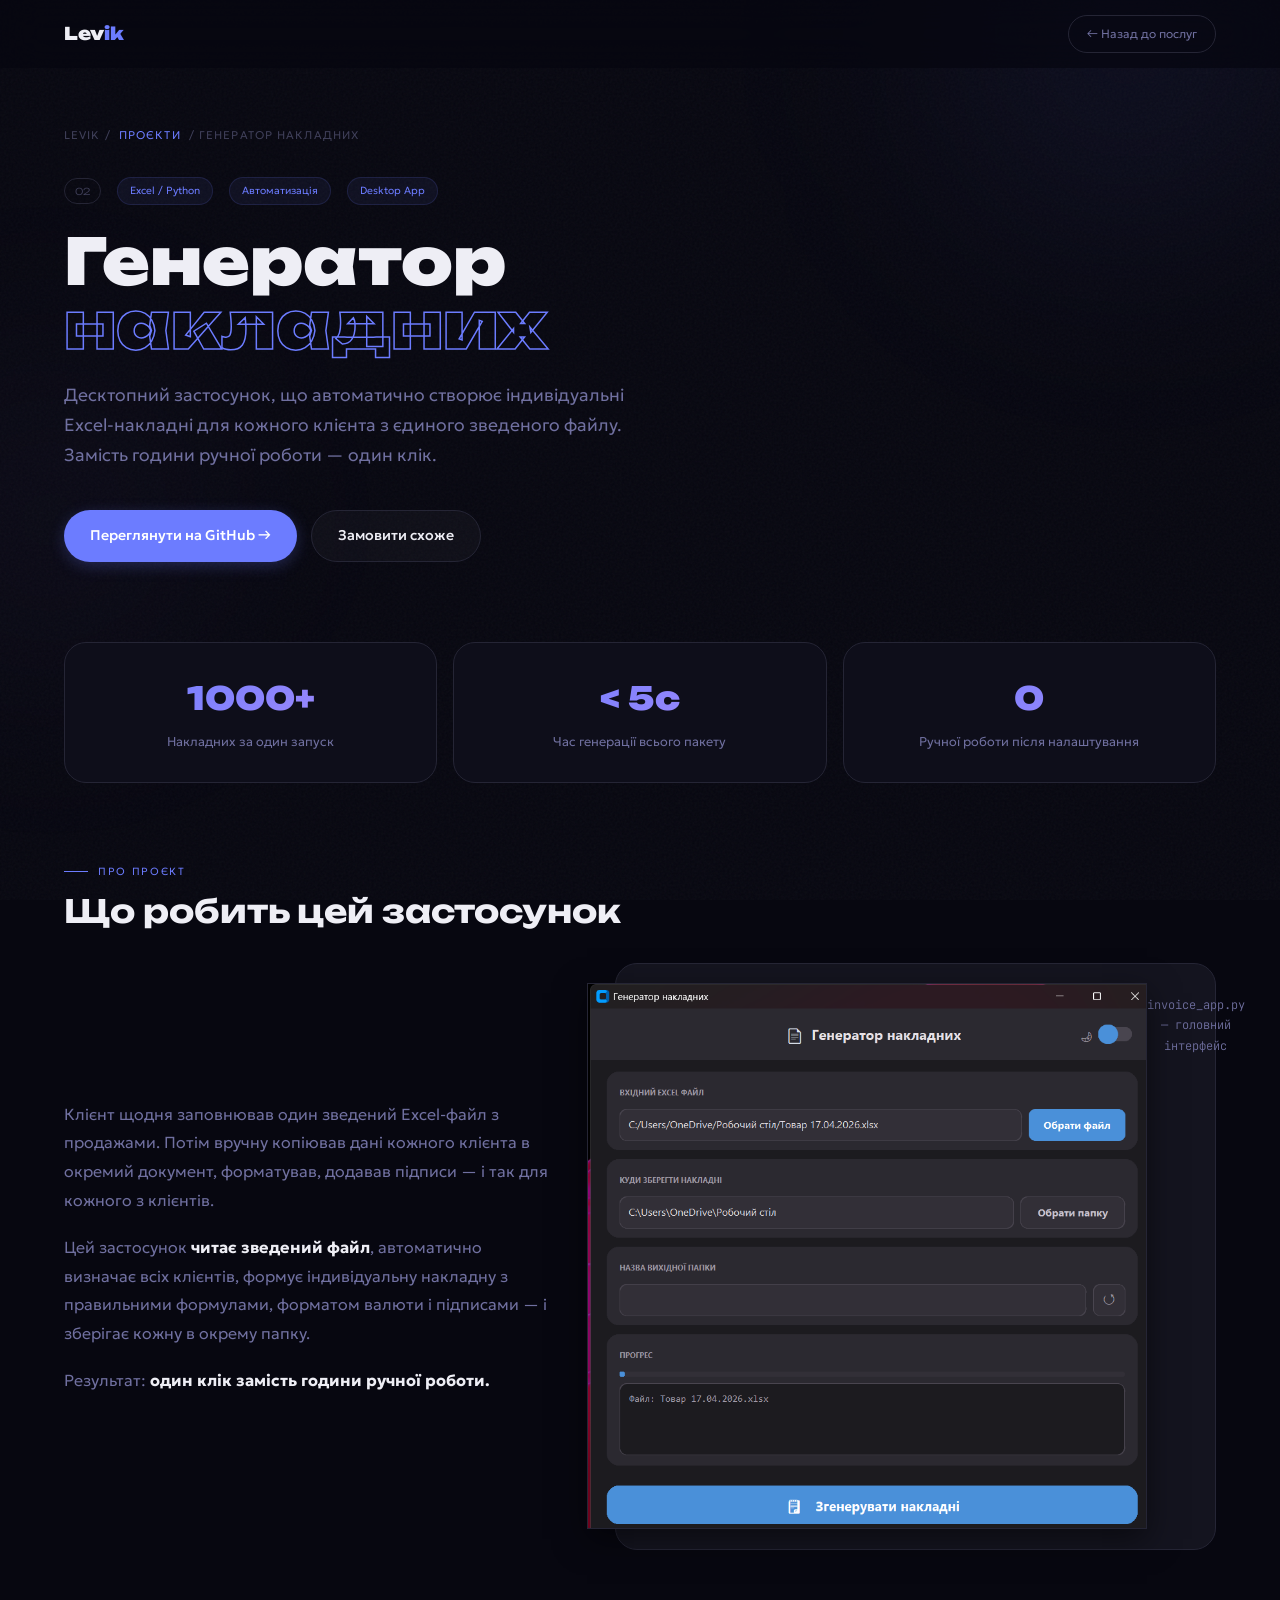
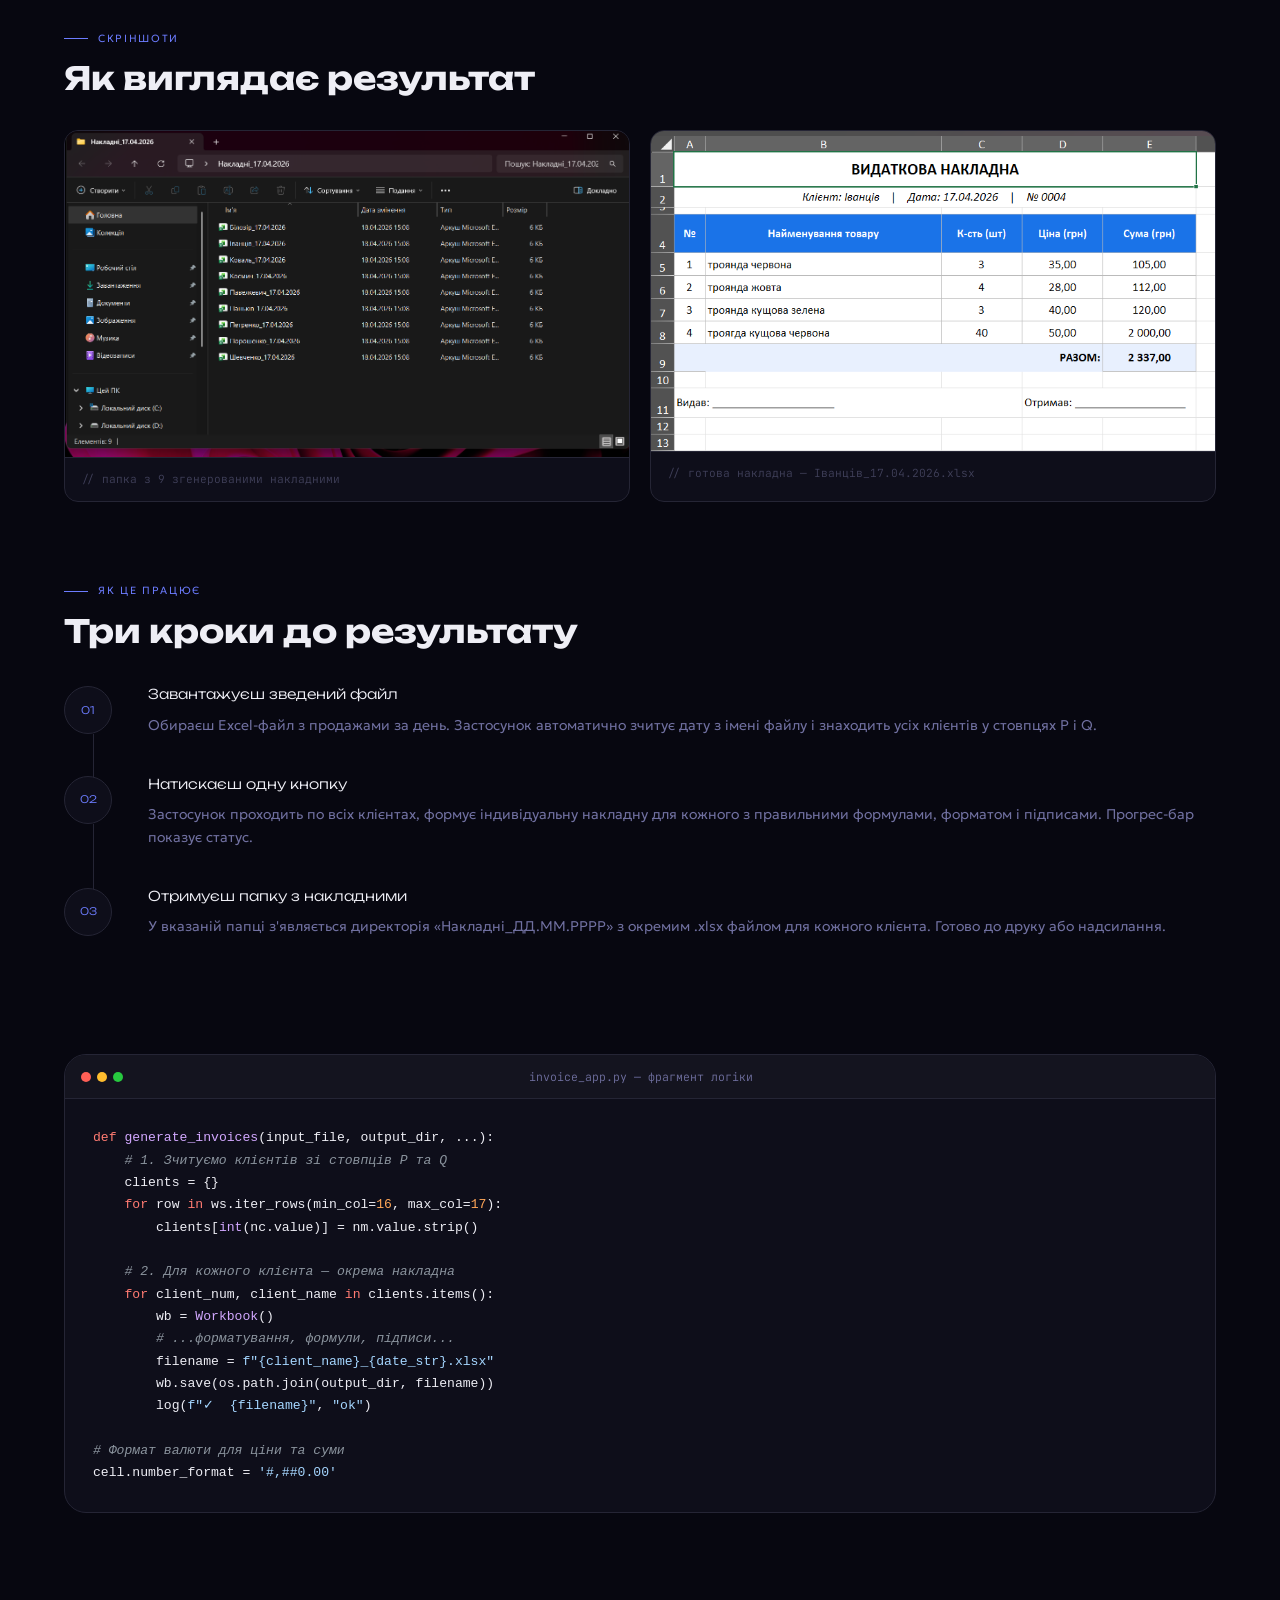
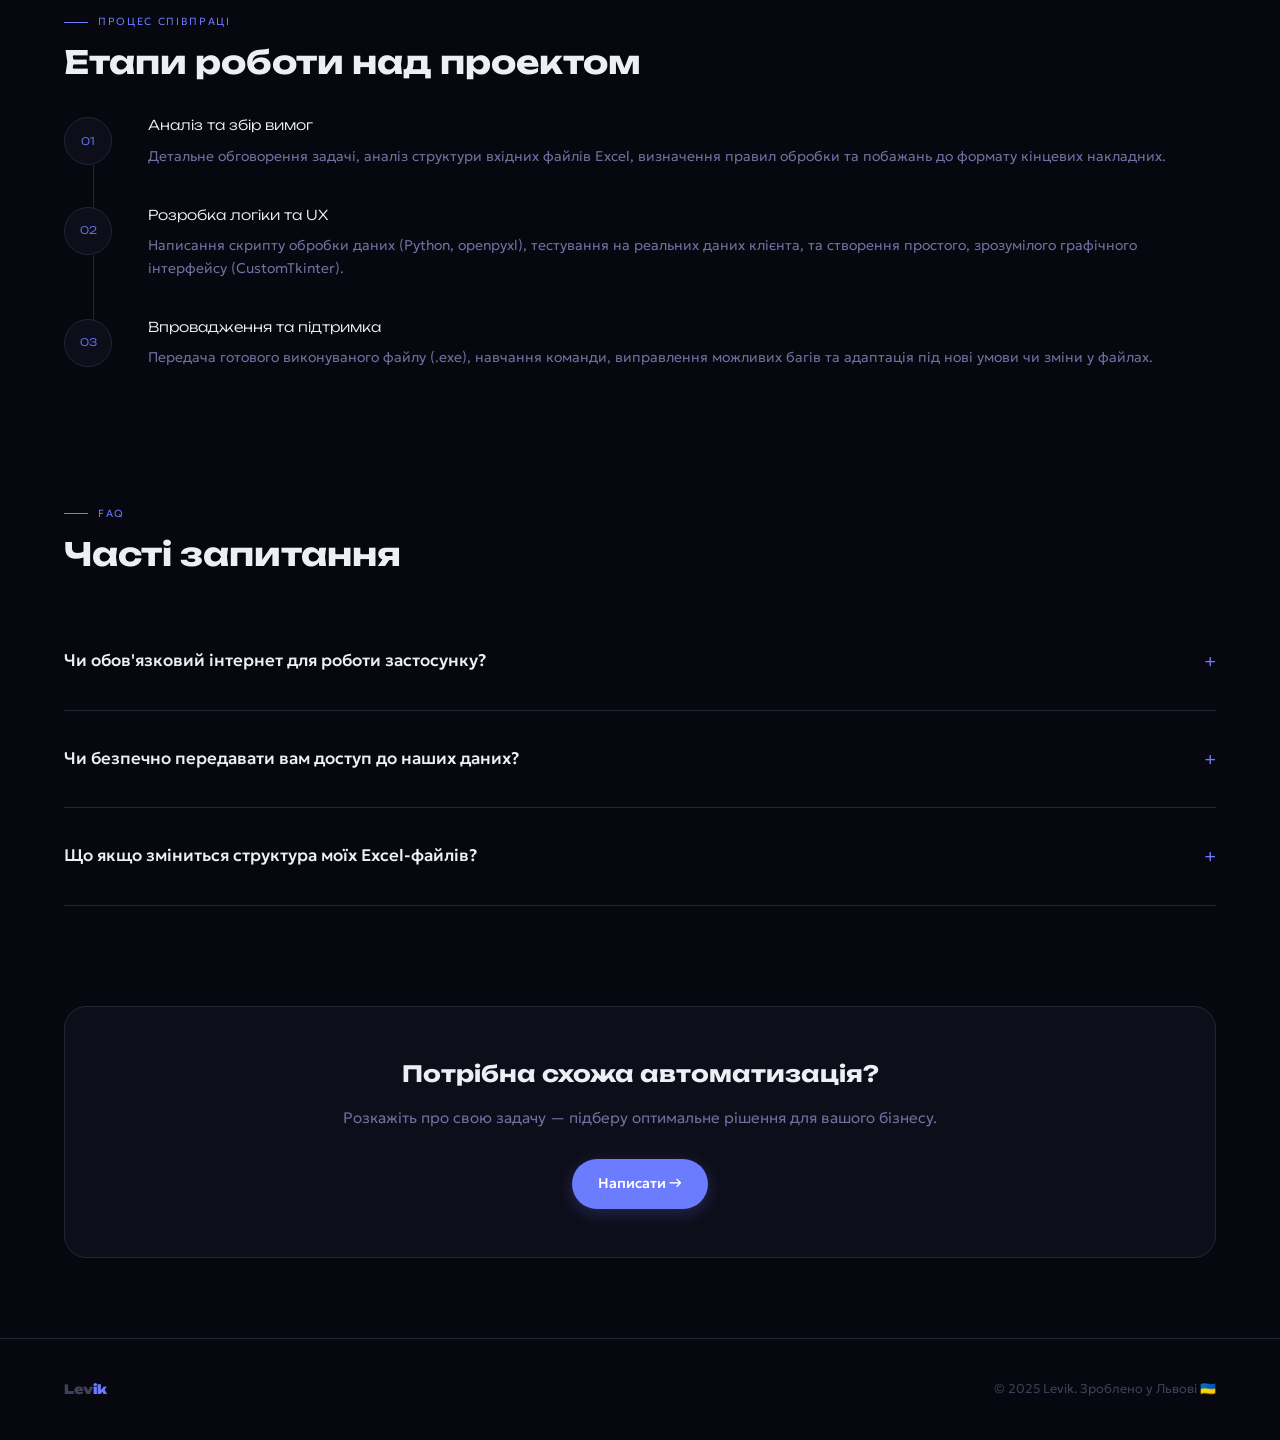
==== commit af15b2dc: "Update project-invoice.html" ====
--- a/project-invoice.html
+++ b/project-invoice.html
@@ -845,7 +845,7 @@
             <p>
               Клієнт щодня заповнював один зведений Excel-файл з продажами.
               Потім вручну копіював дані кожного клієнта в окремий документ,
-              форматував, додавав підписи — і так для кожного з 9+ клієнтів.
+              форматував, додавав підписи — і так для кожного з клієнтів.
             </p>
             <p>
               Цей застосунок <strong>читає зведений файл</strong>, автоматично
